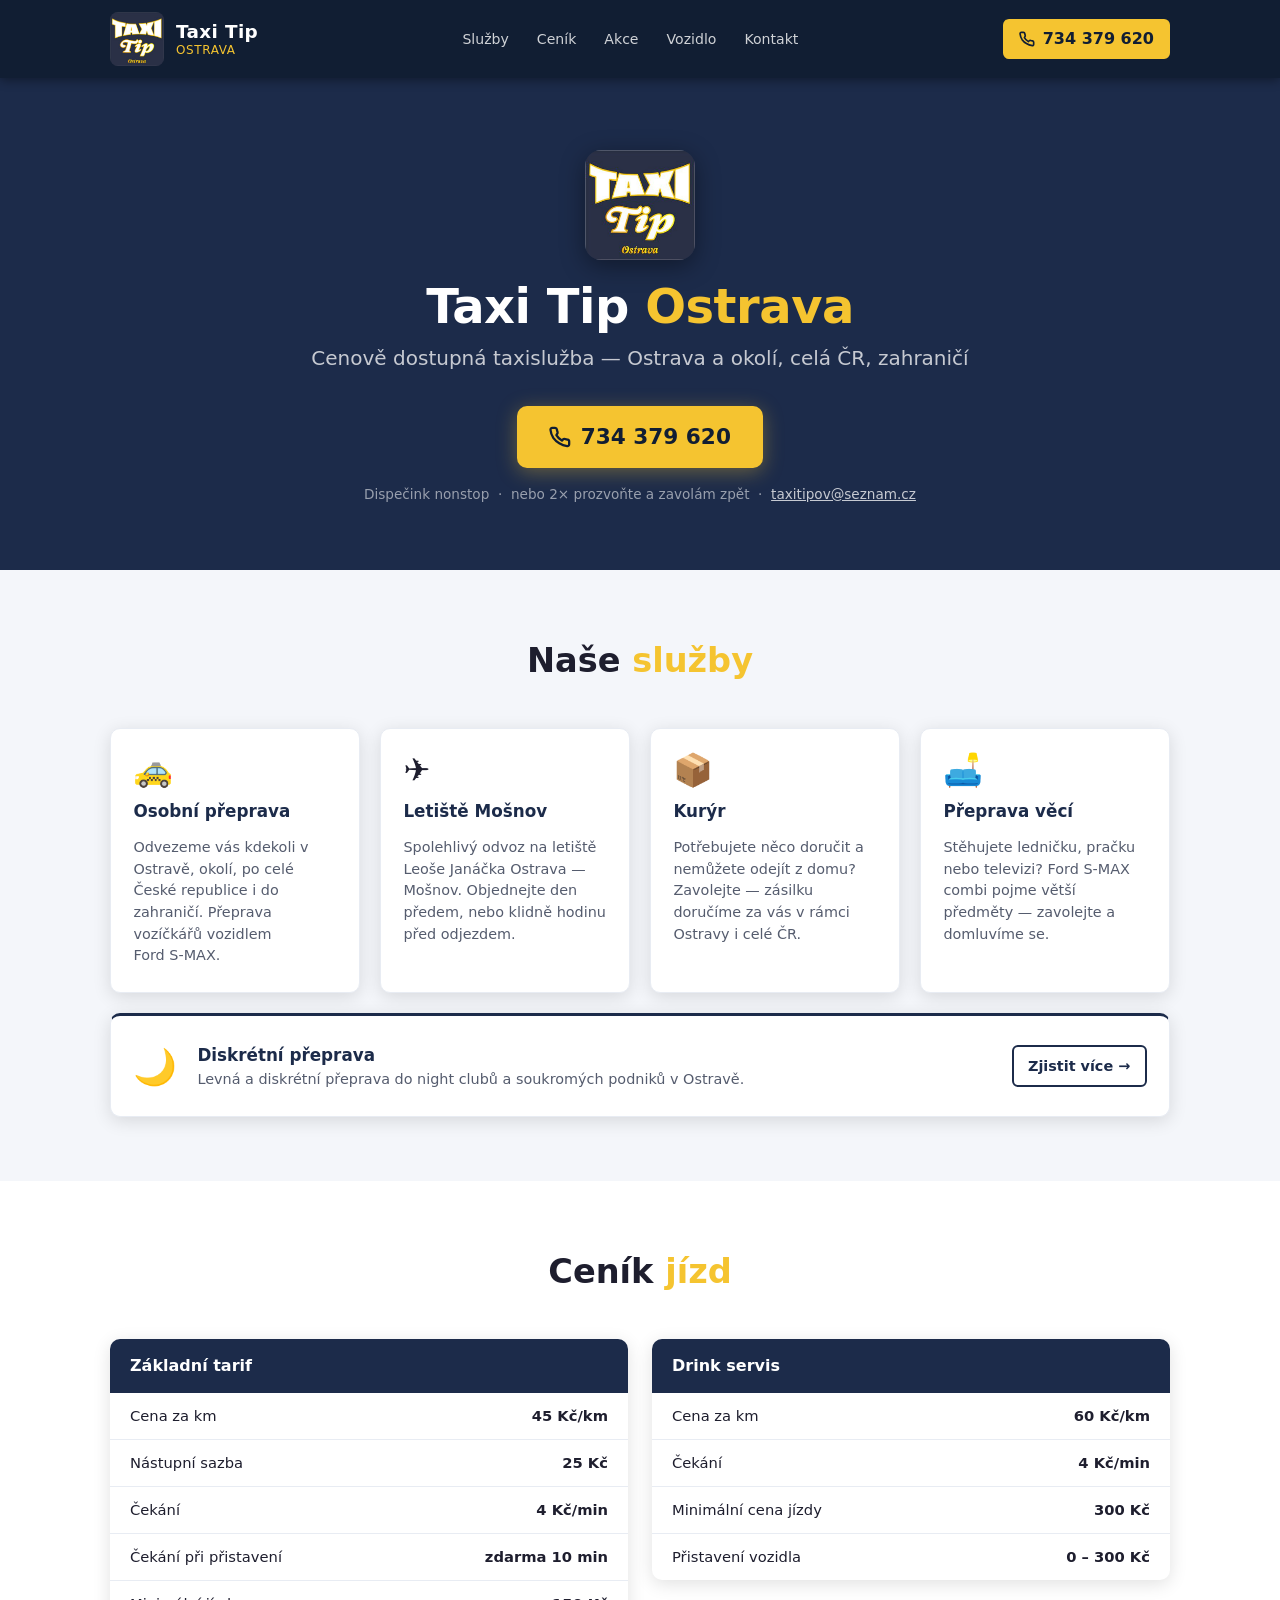
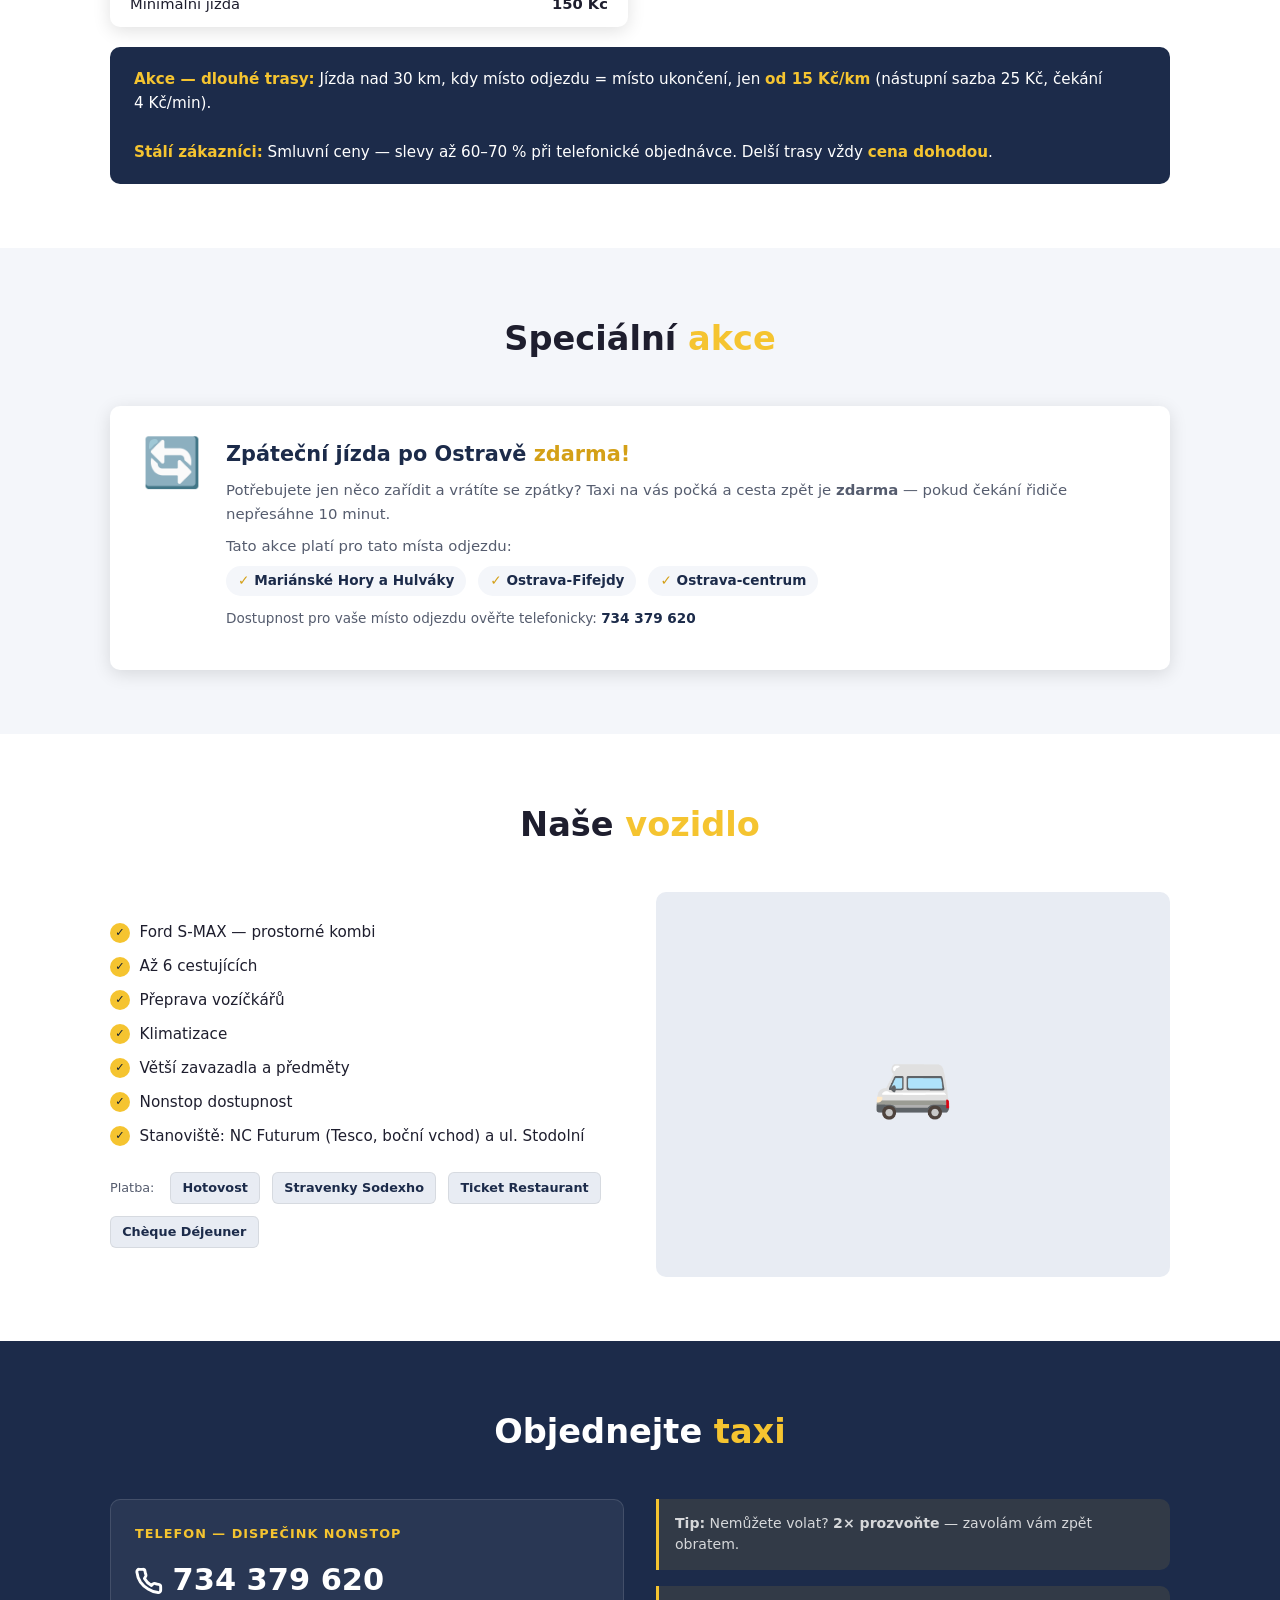
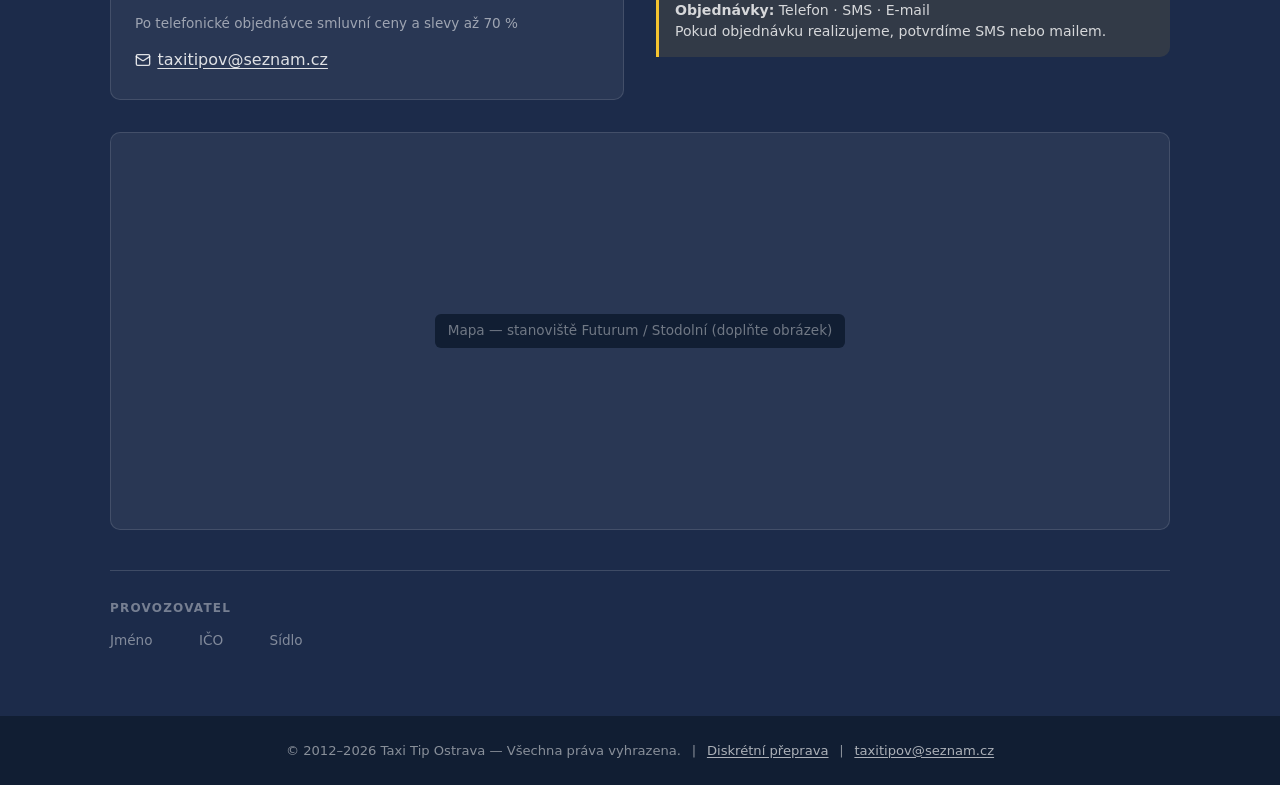
==== docs/index.html @ 7cf4463a "updated" ====
<!DOCTYPE html>
<html lang="cs">
<head>
  <meta charset="UTF-8">
  <meta name="viewport" content="width=device-width, initial-scale=1.0">
  <meta name="description" content="Taxi Ostrava – osobní přeprava, letiště Mošnov, kurýr, přeprava vozíčkářů. Volejte nonstop 734 379 620. Smluvní ceny, slevy pro stálé zákazníky.">
  <title>Taxi Tip Ostrava — Cenová taxislužba, tel. 734 379 620</title>
  <link rel="stylesheet" href="style.css">
  <link rel="icon" type="image/x-icon" href="favicon.ico">
</head>
<body>

<header class="site-header">
  <div class="container header-inner">

    <a href="index.html" class="header-logo">
      <img src="assets/object1520041591.png" alt="Taxi Tip Ostrava logo" width="54" height="54">
      <div class="header-logo__text">
        <div class="header-logo__name">Taxi Tip</div>
        <div class="header-logo__sub">Ostrava</div>
      </div>
    </a>

    <nav class="site-nav" id="site-nav">
      <ul>
        <li><a href="index.html#sluzby">Služby</a></li>
        <li><a href="index.html#cenik">Ceník</a></li>
        <li><a href="index.html#akce">Akce</a></li>
        <li><a href="index.html#vozidlo">Vozidlo</a></li>
        <li><a href="index.html#kontakt">Kontakt</a></li>
      </ul>
    </nav>

    <a href="tel:+420734379620" class="header-phone">
      <svg viewBox="0 0 24 24" fill="none" stroke="currentColor" stroke-width="2.5" stroke-linecap="round" stroke-linejoin="round" aria-hidden="true">
        <path d="M22 16.92v3a2 2 0 0 1-2.18 2 19.79 19.79 0 0 1-8.63-3.07A19.5 19.5 0 0 1 4.69 13a19.79 19.79 0 0 1-3.07-8.67A2 2 0 0 1 3.6 2h3a2 2 0 0 1 2 1.72 12.84 12.84 0 0 0 .7 2.81 2 2 0 0 1-.45 2.11L8.09 9.91a16 16 0 0 0 6 6l1.27-1.27a2 2 0 0 1 2.11-.45 12.84 12.84 0 0 0 2.81.7A2 2 0 0 1 22 16.92z"/>
      </svg>
      734 379 620
    </a>

    <button class="nav-toggle" id="nav-toggle" aria-label="Menu" aria-expanded="false">
      <span></span>
      <span></span>
      <span></span>
    </button>

  </div>
</header>
<!-- PAGE_TITLE: Taxi Tip Ostrava — Cenová taxislužba, tel. 734 379 620 -->
<!-- META_DESCRIPTION: Taxi Ostrava – osobní přeprava, letiště Mošnov, kurýr, přeprava vozíčkářů. Volejte nonstop 734 379 620. Smluvní ceny, slevy pro stálé zákazníky. -->

<!-- ===== HERO ===== -->
<main>
<section class="hero" id="top">
  <div class="container">
    <img src="assets/object1520041591.png" alt="Taxi Tip Ostrava" class="hero__logo" width="110" height="110">
    <h1 class="hero__title">Taxi Tip <span>Ostrava</span></h1>
    <p class="hero__sub">Cenově dostupná taxislužba — Ostrava a okolí, celá ČR, zahraničí</p>
    <a href="tel:+420734379620" class="hero__cta">
      <svg viewBox="0 0 24 24" fill="none" stroke="currentColor" stroke-width="2.5" stroke-linecap="round" stroke-linejoin="round" aria-hidden="true">
        <path d="M22 16.92v3a2 2 0 0 1-2.18 2 19.79 19.79 0 0 1-8.63-3.07A19.5 19.5 0 0 1 4.69 13a19.79 19.79 0 0 1-3.07-8.67A2 2 0 0 1 3.6 2h3a2 2 0 0 1 2 1.72 12.84 12.84 0 0 0 .7 2.81 2 2 0 0 1-.45 2.11L8.09 9.91a16 16 0 0 0 6 6l1.27-1.27a2 2 0 0 1 2.11-.45 12.84 12.84 0 0 0 2.81.7A2 2 0 0 1 22 16.92z"/>
      </svg>
      734 379 620
    </a>
    <p class="hero__note">
      Dispečink nonstop &nbsp;·&nbsp; nebo 2× prozvoňte a zavolám zpět
      &nbsp;·&nbsp; <a href="mailto:taxitipov@seznam.cz">taxitipov@seznam.cz</a>
    </p>
  </div>
</section>


<!-- ===== SLUŽBY ===== -->
<section class="section section--light" id="sluzby">
  <div class="container">
    <h2 class="section__title">Naše <span>služby</span></h2>
    <div class="services-grid">

      <div class="service-card">
        <div class="service-card__icon">🚕</div>
        <div class="service-card__title">Osobní přeprava</div>
        <p class="service-card__desc">
          Odvezeme vás kdekoli v Ostravě, okolí, po celé České republice i do zahraničí.
          Přeprava vozíčkářů vozidlem Ford&nbsp;S‑MAX.
        </p>
      </div>

      <div class="service-card">
        <div class="service-card__icon">✈️</div>
        <div class="service-card__title">Letiště Mošnov</div>
        <p class="service-card__desc">
          Spolehlivý odvoz na letiště Leoše Janáčka Ostrava — Mošnov.
          Objednejte den předem, nebo klidně hodinu před odjezdem.
        </p>
      </div>

      <div class="service-card">
        <div class="service-card__icon">📦</div>
        <div class="service-card__title">Kurýr</div>
        <p class="service-card__desc">
          Potřebujete něco doručit a nemůžete odejít z domu?
          Zavolejte — zásilku doručíme za vás v rámci Ostravy i celé ČR.
        </p>
      </div>

      <div class="service-card">
        <div class="service-card__icon">🛋️</div>
        <div class="service-card__title">Přeprava věcí</div>
        <p class="service-card__desc">
          Stěhujete ledničku, pračku nebo televizi? Ford&nbsp;S‑MAX combi
          pojme větší předměty — zavolejte a domluvíme se.
        </p>
      </div>

      <a href="/night-cluby-v-ostrave" class="service-card service-card--discrete service-card--wide">
        <div class="service-card__icon">🌙</div>
        <div class="service-card--wide__body">
          <div class="service-card__title">Diskrétní přeprava</div>
          <p class="service-card__desc">
            Levná a diskrétní přeprava do night clubů a soukromých podniků v Ostravě.
          </p>
        </div>
        <span class="service-card--wide__cta">Zjistit více →</span>
      </a>

    </div>
  </div>
</section>


<!-- ===== CENÍK ===== -->
<section class="section" id="cenik">
  <div class="container">
    <h2 class="section__title">Ceník <span>jízd</span></h2>
    <div class="pricing-grid">

      <!-- Základní tarif -->
      <div class="pricing-card">
        <div class="pricing-card__head">
          Základní tarif
        </div>
        <table class="pricing-table">
          <tr>
            <td>Cena za km</td>
            <td>45 Kč/km</td>
          </tr>
          <tr>
            <td>Nástupní sazba</td>
            <td>25 Kč</td>
          </tr>
          <tr>
            <td>Čekání</td>
            <td>4 Kč/min</td>
          </tr>
          <tr>
            <td>Čekání při přistavení</td>
            <td>zdarma 10 min</td>
          </tr>
          <tr>
            <td>Minimální jízda</td>
            <td>150 Kč</td>
          </tr>
        </table>
      </div>

      <!-- Drink servis -->
      <div class="pricing-card">
        <div class="pricing-card__head">
          Drink servis
        </div>
        <table class="pricing-table">
          <tr>
            <td>Cena za km</td>
            <td>60 Kč/km</td>
          </tr>
          <tr>
            <td>Čekání</td>
            <td>4 Kč/min</td>
          </tr>
          <tr>
            <td>Minimální cena jízdy</td>
            <td>300 Kč</td>
          </tr>
          <tr>
            <td>Přistavení vozidla</td>
            <td>0 – 300 Kč</td>
          </tr>
        </table>
      </div>

    </div>

    <!-- Akční info -->
    <div class="pricing-note" style="margin-top:1.25rem;">
      <strong>Akce — dlouhé trasy:</strong> Jízda nad 30&nbsp;km, kdy místo odjezdu = místo ukončení, 
      jen <strong>od 15&nbsp;Kč/km</strong> (nástupní sazba 25&nbsp;Kč, čekání 4&nbsp;Kč/min).
      <br><br>
      <strong>Stálí zákazníci:</strong> Smluvní ceny — slevy až 60–70 % při telefonické objednávce.
      Delší trasy vždy <strong>cena dohodou</strong>.
    </div>
  </div>
</section>


<!-- ===== AKCE ===== -->
<section class="section section--light" id="akce">
  <div class="container">
    <h2 class="section__title">Speciální <span>akce</span></h2>
    <div class="promo-box">
      <div class="promo-box__icon">🔄</div>
      <div>
        <h3 class="promo-box__title">Zpáteční jízda po Ostravě <span>zdarma!</span></h3>
        <p>
          Potřebujete jen něco zařídit a vrátíte se zpátky? Taxi na vás počká a cesta zpět je
          <strong>zdarma</strong> — pokud čekání řidiče nepřesáhne&nbsp;10&nbsp;minut.
        </p>
        <p>Tato akce platí pro tato místa odjezdu:</p>
        <ul>
          <li>Mariánské Hory a Hulváky</li>
          <li>Ostrava‑Fifejdy</li>
          <li>Ostrava‑centrum</li>
        </ul>
        <p style="margin-top:.75rem;font-size:.85rem;color:var(--text-muted);">
          Dostupnost pro vaše místo odjezdu ověřte telefonicky: 
          <a href="tel:+420734379620" style="color:var(--navy);font-weight:700;">734 379 620</a>
        </p>
      </div>
    </div>
  </div>
</section>


<!-- ===== VOZIDLO ===== -->
<section class="section" id="vozidlo">
  <div class="container">
    <h2 class="section__title">Naše <span>vozidlo</span></h2>
    <div class="vehicle-grid">
      <div>
        <ul class="vehicle-features">
          <li>Ford S‑MAX — prostorné kombi</li>
          <li>Až 6 cestujících</li>
          <li>Přeprava vozíčkářů</li>
          <li>Klimatizace</li>
          <li>Větší zavazadla a předměty</li>
          <li>Nonstop dostupnost</li>
          <li>Stanoviště: NC Futurum (Tesco, boční vchod) a ul. Stodolní</li>
        </ul>

        <div class="payment-logos">
          <span class="payment-logos__label">Platba:</span>
          <span class="payment-pill">Hotovost</span>
          <span class="payment-pill">Stravenky Sodexho</span>
          <span class="payment-pill">Ticket Restaurant</span>
          <span class="payment-pill">Chèque Déjeuner</span>
        </div>
      </div>

      <div class="vehicle-img-placeholder" aria-hidden="true">🚐</div>
    </div>
  </div>
</section>


<!-- ===== KONTAKT ===== -->
<section class="section section--navy" id="kontakt">
  <div class="container">
    <h2 class="section__title" style="color:var(--white);">Objednejte <span>taxi</span></h2>
    <div class="contact-grid">

      <div class="contact-card">
        <div class="contact-card__title">Telefon — dispečink nonstop</div>
        <a href="tel:+420734379620" class="contact-phone-link">
          <svg viewBox="0 0 24 24" fill="none" stroke="currentColor" stroke-width="2.5" stroke-linecap="round" stroke-linejoin="round" aria-hidden="true">
            <path d="M22 16.92v3a2 2 0 0 1-2.18 2 19.79 19.79 0 0 1-8.63-3.07A19.5 19.5 0 0 1 4.69 13a19.79 19.79 0 0 1-3.07-8.67A2 2 0 0 1 3.6 2h3a2 2 0 0 1 2 1.72 12.84 12.84 0 0 0 .7 2.81 2 2 0 0 1-.45 2.11L8.09 9.91a16 16 0 0 0 6 6l1.27-1.27a2 2 0 0 1 2.11-.45 12.84 12.84 0 0 0 2.81.7A2 2 0 0 1 22 16.92z"/>
          </svg>
          734 379 620
        </a>
        <p class="contact-sub">Po telefonické objednávce smluvní ceny a slevy až 70&nbsp;%</p>
        <a href="mailto:taxitipov@seznam.cz" class="contact-email">
          <svg width="16" height="16" viewBox="0 0 24 24" fill="none" stroke="currentColor" stroke-width="2" stroke-linecap="round" stroke-linejoin="round" aria-hidden="true"><rect x="2" y="4" width="20" height="16" rx="2"/><path d="m22 7-8.97 5.7a1.94 1.94 0 0 1-2.06 0L2 7"/></svg>
          taxitipov@seznam.cz
        </a>
      </div>

      <div style="display:flex;flex-direction:column;gap:1rem;">
        <div class="contact-tip">
          <strong>Tip:</strong> Nemůžete volat? <strong>2× prozvoňte</strong> — zavolám vám zpět obratem.
        </div>
        <div class="contact-tip">
          <strong>Objednávky:</strong> Telefon · SMS · E‑mail<br>
          Pokud objednávku realizujeme, potvrdíme SMS nebo mailem.
        </div>
      </div>

      <!-- Mapa — placeholder pro vlastní screenshot -->
      <div class="map-placeholder">
        <!-- Sem vložte screenshot mapy: <img src="mapa.png" alt="Stanoviště taxi Ostrava — NC Futurum"> -->
        <span class="map-placeholder__label">Mapa — stanoviště Futurum / Stodolní (doplňte obrázek)</span>
      </div>

    </div>

    <div class="operator-info">
      <h3 class="operator-info__title">Provozovatel</h3>
      <dl class="operator-info__dl">
        <div>
          <dt>Jméno</dt>
          <dd><!-- Doplňte jméno a příjmení --></dd>
        </div>
        <div>
          <dt>IČO</dt>
          <dd><!-- Doplňte IČO --></dd>
        </div>
        <div>
          <dt>Sídlo</dt>
          <dd><!-- Doplňte adresu sídla --></dd>
        </div>
      </dl>
    </div>

  </div>
</section>
</main>

<footer class="site-footer">
  <div class="container">
    <p>
      &copy; 2012&ndash;2026 Taxi Tip Ostrava &mdash; Všechna práva vyhrazena.
      &ensp;|&ensp;
      <a href="night-club.html">Diskrétní přeprava</a>
      &ensp;|&ensp;
      <a href="mailto:taxitipov@seznam.cz">taxitipov@seznam.cz</a>
    </p>
  </div>
</footer>

<script>
  // Hamburger menu toggle
  const toggle = document.getElementById('nav-toggle');
  const nav    = document.getElementById('site-nav');
  if (toggle && nav) {
    toggle.addEventListener('click', () => {
      const open = nav.classList.toggle('open');
      toggle.setAttribute('aria-expanded', open);
    });
  }

  // Close nav on link click (mobile)
  nav && nav.querySelectorAll('a').forEach(link => {
    link.addEventListener('click', () => {
      nav.classList.remove('open');
      toggle && toggle.setAttribute('aria-expanded', 'false');
    });
  });
</script>

</body>
</html>
---- docs/style.css ----
/* Taxi Tip Ostrava — main stylesheet */

/* =========================================================
   Custom properties (from logo palette)
   ========================================================= */
:root {
  --navy:        #1c2b4a;
  --navy-dark:   #111e33;
  --gold:        #f5c430;
  --gold-dark:   #d4a017;
  --white:       #ffffff;
  --light:       #f4f6fa;
  --light-mid:   #e8ecf3;
  --text:        #1e1e2e;
  --text-muted:  #555c6e;
  --red:         #c0392b;

  --radius:      10px;
  --shadow:      0 4px 18px rgba(0,0,0,.12);
  --transition:  .2s ease;
  --max-width:   1100px;

  font-size: 16px;
}

/* =========================================================
   Reset & base
   ========================================================= */
*, *::before, *::after { box-sizing: border-box; margin: 0; padding: 0; }

html { scroll-behavior: smooth; }

body {
  font-family: 'Segoe UI', system-ui, -apple-system, sans-serif;
  background: var(--white);
  color: var(--text);
  line-height: 1.6;
}

img { max-width: 100%; display: block; }
a { color: inherit; text-decoration: none; }

/* =========================================================
   Layout helpers
   ========================================================= */
.container {
  max-width: var(--max-width);
  margin-inline: auto;
  padding-inline: 1.25rem;
}

.section {
  padding-block: 4rem;
}

.section--light { background: var(--light); }
.section--navy  { background: var(--navy); color: var(--white); }

.section__title {
  font-size: clamp(1.5rem, 3vw, 2.1rem);
  font-weight: 700;
  margin-bottom: 2.5rem;
  text-align: center;
}

.section__title span {
  color: var(--gold);
}

/* =========================================================
   Site header / nav
   ========================================================= */
.site-header {
  background: var(--navy-dark);
  position: sticky;
  top: 0;
  z-index: 100;
  box-shadow: 0 2px 10px rgba(0,0,0,.4);
}

.header-inner {
  display: flex;
  align-items: center;
  justify-content: space-between;
  gap: 1rem;
  padding-block: .75rem;
}

.header-logo {
  display: flex;
  align-items: center;
  gap: .75rem;
  flex-shrink: 0;
}

.header-logo img {
  width: 54px;
  height: 54px;
  border-radius: 8px;
}

.header-logo__text {
  line-height: 1.2;
}

.header-logo__name {
  font-size: 1.15rem;
  font-weight: 800;
  color: var(--white);
  letter-spacing: .02em;
}

.header-logo__sub {
  font-size: .75rem;
  color: var(--gold);
  letter-spacing: .05em;
  text-transform: uppercase;
}

.header-phone {
  display: flex;
  align-items: center;
  gap: .5rem;
  background: var(--gold);
  color: var(--navy-dark);
  font-weight: 700;
  font-size: 1rem;
  padding: .45rem 1rem;
  border-radius: 6px;
  transition: background var(--transition);
  white-space: nowrap;
}

.header-phone:hover { background: var(--gold-dark); }

.header-phone svg {
  width: 16px;
  height: 16px;
  flex-shrink: 0;
}

.site-nav ul {
  display: flex;
  list-style: none;
  gap: .25rem;
}

.site-nav a {
  display: block;
  padding: .4rem .75rem;
  border-radius: 5px;
  color: rgba(255,255,255,.8);
  font-size: .88rem;
  transition: color var(--transition), background var(--transition);
}

.site-nav a:hover,
.site-nav a.active {
  color: var(--gold);
  background: rgba(255,255,255,.06);
}

/* hamburger */
.nav-toggle {
  display: none;
  flex-direction: column;
  gap: 5px;
  background: none;
  border: none;
  cursor: pointer;
  padding: .25rem;
}
.nav-toggle span {
  display: block;
  width: 24px;
  height: 2px;
  background: var(--white);
  border-radius: 2px;
  transition: var(--transition);
}

/* =========================================================
   Hero section
   ========================================================= */
.hero {
  background: var(--navy);
  padding-block: 4.5rem 4rem;
  text-align: center;
  color: var(--white);
}

.hero__logo {
  width: 110px;
  height: 110px;
  border-radius: 16px;
  margin-inline: auto;
  margin-bottom: 1.25rem;
  box-shadow: 0 6px 24px rgba(0,0,0,.4);
}

.hero__title {
  font-size: clamp(2rem, 5vw, 3rem);
  font-weight: 900;
  letter-spacing: -.01em;
  line-height: 1.1;
}

.hero__title span { color: var(--gold); }

.hero__sub {
  font-size: clamp(1rem, 2.5vw, 1.25rem);
  color: rgba(255,255,255,.75);
  margin-top: .6rem;
  margin-bottom: 2rem;
}

.hero__cta {
  display: inline-flex;
  align-items: center;
  gap: .6rem;
  background: var(--gold);
  color: var(--navy-dark);
  font-size: 1.35rem;
  font-weight: 800;
  padding: .85rem 2rem;
  border-radius: 10px;
  box-shadow: 0 4px 20px rgba(245,196,48,.35);
  transition: background var(--transition), transform var(--transition);
}

.hero__cta:hover {
  background: var(--gold-dark);
  transform: translateY(-2px);
}

.hero__cta svg { width: 22px; height: 22px; }

.hero__note {
  margin-top: 1rem;
  font-size: .85rem;
  color: rgba(255,255,255,.55);
}

.hero__note a {
  color: rgba(255,255,255,.75);
  text-decoration: underline;
}

/* =========================================================
   Services cards
   ========================================================= */
.services-grid {
  display: grid;
  grid-template-columns: repeat(auto-fit, minmax(210px, 1fr));
  gap: 1.25rem;
}

.service-card {
  background: var(--white);
  border: 1px solid var(--light-mid);
  border-radius: var(--radius);
  padding: 1.6rem 1.4rem;
  box-shadow: var(--shadow);
  transition: transform var(--transition), box-shadow var(--transition);
  display: flex;
  flex-direction: column;
  gap: .75rem;
}

.service-card:hover {
  transform: translateY(-4px);
  box-shadow: 0 8px 28px rgba(0,0,0,.14);
}

.service-card__icon {
  font-size: 2rem;
  line-height: 1;
}

.service-card__title {
  font-size: 1.05rem;
  font-weight: 700;
  color: var(--navy);
}

.service-card__desc {
  font-size: .9rem;
  color: var(--text-muted);
  line-height: 1.5;
}

.service-card--discrete { border-top: 3px solid var(--navy); }

.service-card--wide {
  grid-column: 1 / -1;
  flex-direction: row;
  align-items: center;
  gap: 1.25rem;
  text-decoration: none;
  border-top: 3px solid var(--navy);
}

.service-card--wide .service-card__icon {
  font-size: 2.2rem;
  flex-shrink: 0;
}

.service-card--wide__body {
  flex: 1;
}

.service-card--wide__body .service-card__desc {
  margin: 0;
}

.service-card--wide__cta {
  flex-shrink: 0;
  font-size: .9rem;
  font-weight: 700;
  color: var(--navy);
  white-space: nowrap;
  padding: .45rem .9rem;
  border: 2px solid var(--navy);
  border-radius: 6px;
  transition: background var(--transition), color var(--transition);
}

.service-card--wide:hover .service-card--wide__cta {
  background: var(--navy);
  color: var(--white);
}

@media (max-width: 480px) {
  .service-card--wide {
    flex-direction: column;
    align-items: flex-start;
  }
  .service-card--wide__cta { align-self: flex-start; }
}

/* =========================================================
   Pricing
   ========================================================= */
.pricing-grid {
  display: grid;
  grid-template-columns: repeat(auto-fit, minmax(280px, 1fr));
  gap: 1.5rem;
  align-items: start;
}

.pricing-card {
  background: var(--white);
  border-radius: var(--radius);
  overflow: hidden;
  box-shadow: var(--shadow);
}

.pricing-card__head {
  background: var(--navy);
  color: var(--white);
  padding: .9rem 1.25rem;
  font-weight: 700;
  font-size: 1rem;
  display: flex;
  align-items: center;
  gap: .5rem;
}

.pricing-card__head .badge {
  background: var(--gold);
  color: var(--navy-dark);
  font-size: .7rem;
  padding: .15rem .5rem;
  border-radius: 20px;
  font-weight: 800;
  letter-spacing: .03em;
}

.pricing-table {
  width: 100%;
  border-collapse: collapse;
  font-size: .92rem;
}

.pricing-table tr:not(:last-child) td {
  border-bottom: 1px solid var(--light-mid);
}

.pricing-table td {
  padding: .7rem 1.25rem;
  color: var(--text);
}

.pricing-table td:last-child {
  text-align: right;
  font-weight: 600;
  white-space: nowrap;
}

.pricing-table .highlight td {
  background: #fffbea;
  color: var(--gold-dark);
  font-weight: 700;
}

.pricing-note {
  margin-top: 1.25rem;
  background: var(--navy);
  color: var(--white);
  border-radius: var(--radius);
  padding: 1.25rem 1.5rem;
  font-size: .95rem;
  line-height: 1.6;
}

.pricing-note strong { color: var(--gold); }

/* =========================================================
   Promo / akce
   ========================================================= */
.promo-box {
  background: var(--white);
  border-radius: var(--radius);
  box-shadow: var(--shadow);
  padding: 2rem;
  display: grid;
  grid-template-columns: auto 1fr;
  gap: 1.5rem;
  align-items: start;
}

.promo-box__icon {
  font-size: 3rem;
  line-height: 1;
}

.promo-box__title {
  font-size: 1.3rem;
  font-weight: 800;
  color: var(--navy);
  margin-bottom: .5rem;
}

.promo-box__title span { color: var(--gold-dark); }

.promo-box p { color: var(--text-muted); font-size: .93rem; margin-bottom: .5rem; }

.promo-box ul {
  list-style: none;
  display: flex;
  flex-wrap: wrap;
  gap: .4rem .75rem;
  margin-top: .5rem;
}

.promo-box ul li {
  background: var(--light);
  border-radius: 20px;
  padding: .25rem .75rem;
  font-size: .85rem;
  color: var(--navy);
  font-weight: 600;
}

.promo-box ul li::before { content: "✓ "; color: var(--gold-dark); }

/* =========================================================
   Vehicle section
   ========================================================= */
.vehicle-grid {
  display: grid;
  grid-template-columns: 1fr 1fr;
  gap: 2rem;
  align-items: center;
}

.vehicle-features {
  list-style: none;
  display: flex;
  flex-direction: column;
  gap: .6rem;
}

.vehicle-features li {
  display: flex;
  align-items: center;
  gap: .6rem;
  font-size: .95rem;
}

.vehicle-features li::before {
  content: "✓";
  background: var(--gold);
  color: var(--navy-dark);
  font-weight: 800;
  font-size: .7rem;
  width: 20px;
  height: 20px;
  border-radius: 50%;
  display: flex;
  align-items: center;
  justify-content: center;
  flex-shrink: 0;
}

.payment-logos {
  display: flex;
  align-items: center;
  gap: .75rem;
  flex-wrap: wrap;
  margin-top: 1.5rem;
}

.payment-logos__label {
  font-size: .8rem;
  color: var(--text-muted);
  margin-right: .25rem;
}

.payment-pill {
  background: var(--light-mid);
  border-radius: 6px;
  padding: .3rem .7rem;
  font-size: .8rem;
  font-weight: 600;
  color: var(--navy);
  border: 1px solid rgba(0,0,0,.08);
}

.vehicle-img-placeholder {
  background: var(--light-mid);
  border-radius: var(--radius);
  aspect-ratio: 4/3;
  display: flex;
  align-items: center;
  justify-content: center;
  font-size: 4rem;
}

/* =========================================================
   Contact section
   ========================================================= */
.contact-grid {
  display: grid;
  grid-template-columns: 1fr 1fr;
  gap: 2rem;
  align-items: start;
}

.contact-card {
  background: rgba(255,255,255,.06);
  border: 1px solid rgba(255,255,255,.12);
  border-radius: var(--radius);
  padding: 1.5rem;
}

.contact-card__title {
  font-size: .8rem;
  text-transform: uppercase;
  letter-spacing: .08em;
  color: var(--gold);
  font-weight: 700;
  margin-bottom: .75rem;
}

.contact-phone-link {
  display: flex;
  align-items: center;
  gap: .6rem;
  font-size: 1.9rem;
  font-weight: 900;
  color: var(--white);
  transition: color var(--transition);
}

.contact-phone-link:hover { color: var(--gold); }

.contact-phone-link svg { width: 28px; height: 28px; flex-shrink: 0; }

.contact-sub {
  margin-top: .5rem;
  font-size: .85rem;
  color: rgba(255,255,255,.55);
}

.contact-email {
  display: inline-flex;
  align-items: center;
  gap: .4rem;
  margin-top: .75rem;
  font-size: 1rem;
  color: rgba(255,255,255,.85);
  text-decoration: underline;
  text-underline-offset: 3px;
}

.contact-email:hover { color: var(--gold); }

.contact-tip {
  background: rgba(245,196,48,.1);
  border-left: 3px solid var(--gold);
  border-radius: 0 var(--radius) var(--radius) 0;
  padding: .9rem 1rem;
  font-size: .88rem;
  color: rgba(255,255,255,.8);
  line-height: 1.5;
}

.map-placeholder {
  grid-column: 1 / -1;
  background: rgba(255,255,255,.06);
  border: 1px solid rgba(255,255,255,.12);
  border-radius: var(--radius);
  overflow: hidden;
  aspect-ratio: 16/6;
  display: flex;
  align-items: center;
  justify-content: center;
  font-size: .9rem;
  color: rgba(255,255,255,.4);
  position: relative;
}

.map-placeholder img {
  position: absolute;
  inset: 0;
  width: 100%;
  height: 100%;
  object-fit: cover;
  opacity: .85;
}

.map-placeholder__label {
  position: relative;
  z-index: 1;
  background: var(--navy-dark);
  padding: .4rem .8rem;
  border-radius: 6px;
  font-size: .85rem;
}

/* =========================================================
   Operator info (provozovatel)
   ========================================================= */
.operator-info {
  margin-top: 2.5rem;
  padding-top: 1.75rem;
  border-top: 1px solid rgba(255,255,255,.15);
}

.operator-info__title {
  font-size: .75rem;
  font-weight: 700;
  letter-spacing: .1em;
  text-transform: uppercase;
  color: rgba(255,255,255,.4);
  margin-bottom: .75rem;
}

.operator-info__dl {
  display: flex;
  flex-wrap: wrap;
  gap: .35rem 2.5rem;
  list-style: none;
}

.operator-info__dl > div {
  display: flex;
  gap: .4rem;
  font-size: .85rem;
}

.operator-info__dl dt {
  color: rgba(255,255,255,.45);
  font-weight: 400;
}

.operator-info__dl dd {
  color: rgba(255,255,255,.8);
  font-weight: 600;
}

/* =========================================================
   Site footer
   ========================================================= */
.site-footer {
  background: var(--navy-dark);
  color: rgba(255,255,255,.5);
  padding-block: 1.5rem;
  font-size: .82rem;
  text-align: center;
}

.site-footer a {
  color: rgba(255,255,255,.65);
  text-decoration: underline;
  text-underline-offset: 2px;
}

.site-footer a:hover { color: var(--gold); }

/* =========================================================
   Night club page specifics
   ========================================================= */
.nc-hero {
  background: var(--navy);
  padding-block: 3.5rem;
  text-align: center;
  color: var(--white);
}

.nc-hero__title {
  font-size: clamp(1.6rem, 4vw, 2.4rem);
  font-weight: 900;
}

.nc-hero__sub {
  color: rgba(255,255,255,.7);
  margin-top: .5rem;
  margin-bottom: 1.5rem;
  font-size: 1rem;
}

.clubs-grid {
  display: grid;
  grid-template-columns: repeat(auto-fill, minmax(200px, 1fr));
  gap: .75rem;
  margin-top: 1.5rem;
}

.club-item {
  background: var(--white);
  border: 1px solid var(--light-mid);
  border-radius: var(--radius);
  padding: .85rem 1.1rem;
  font-size: .92rem;
  color: var(--navy);
  font-weight: 600;
  box-shadow: 0 2px 8px rgba(0,0,0,.06);
}

/* =========================================================
   Responsive
   ========================================================= */
@media (max-width: 768px) {
  .site-nav {
    display: none;
    position: absolute;
    top: 100%;
    left: 0;
    right: 0;
    background: var(--navy-dark);
    padding: .75rem 1.25rem 1.25rem;
    box-shadow: 0 6px 18px rgba(0,0,0,.3);
  }

  .site-nav.open { display: block; }

  .site-nav ul {
    flex-direction: column;
    gap: 0;
  }

  .site-nav a {
    font-size: .95rem;
    padding: .6rem .5rem;
  }

  .nav-toggle { display: flex; }

  .header-phone { font-size: .85rem; padding: .4rem .75rem; }

  .vehicle-grid { grid-template-columns: 1fr; }
  .vehicle-img-placeholder { display: none; }

  .contact-grid { grid-template-columns: 1fr; }
  .map-placeholder { grid-column: 1; aspect-ratio: 16/7; }

  .promo-box { grid-template-columns: 1fr; }
  .promo-box__icon { font-size: 2.5rem; }

  .hero { padding-block: 3rem 2.5rem; }
}

@media (max-width: 480px) {
  .pricing-grid { grid-template-columns: 1fr; }
  .services-grid { grid-template-columns: 1fr 1fr; }
  .contact-phone-link { font-size: 1.5rem; }
}
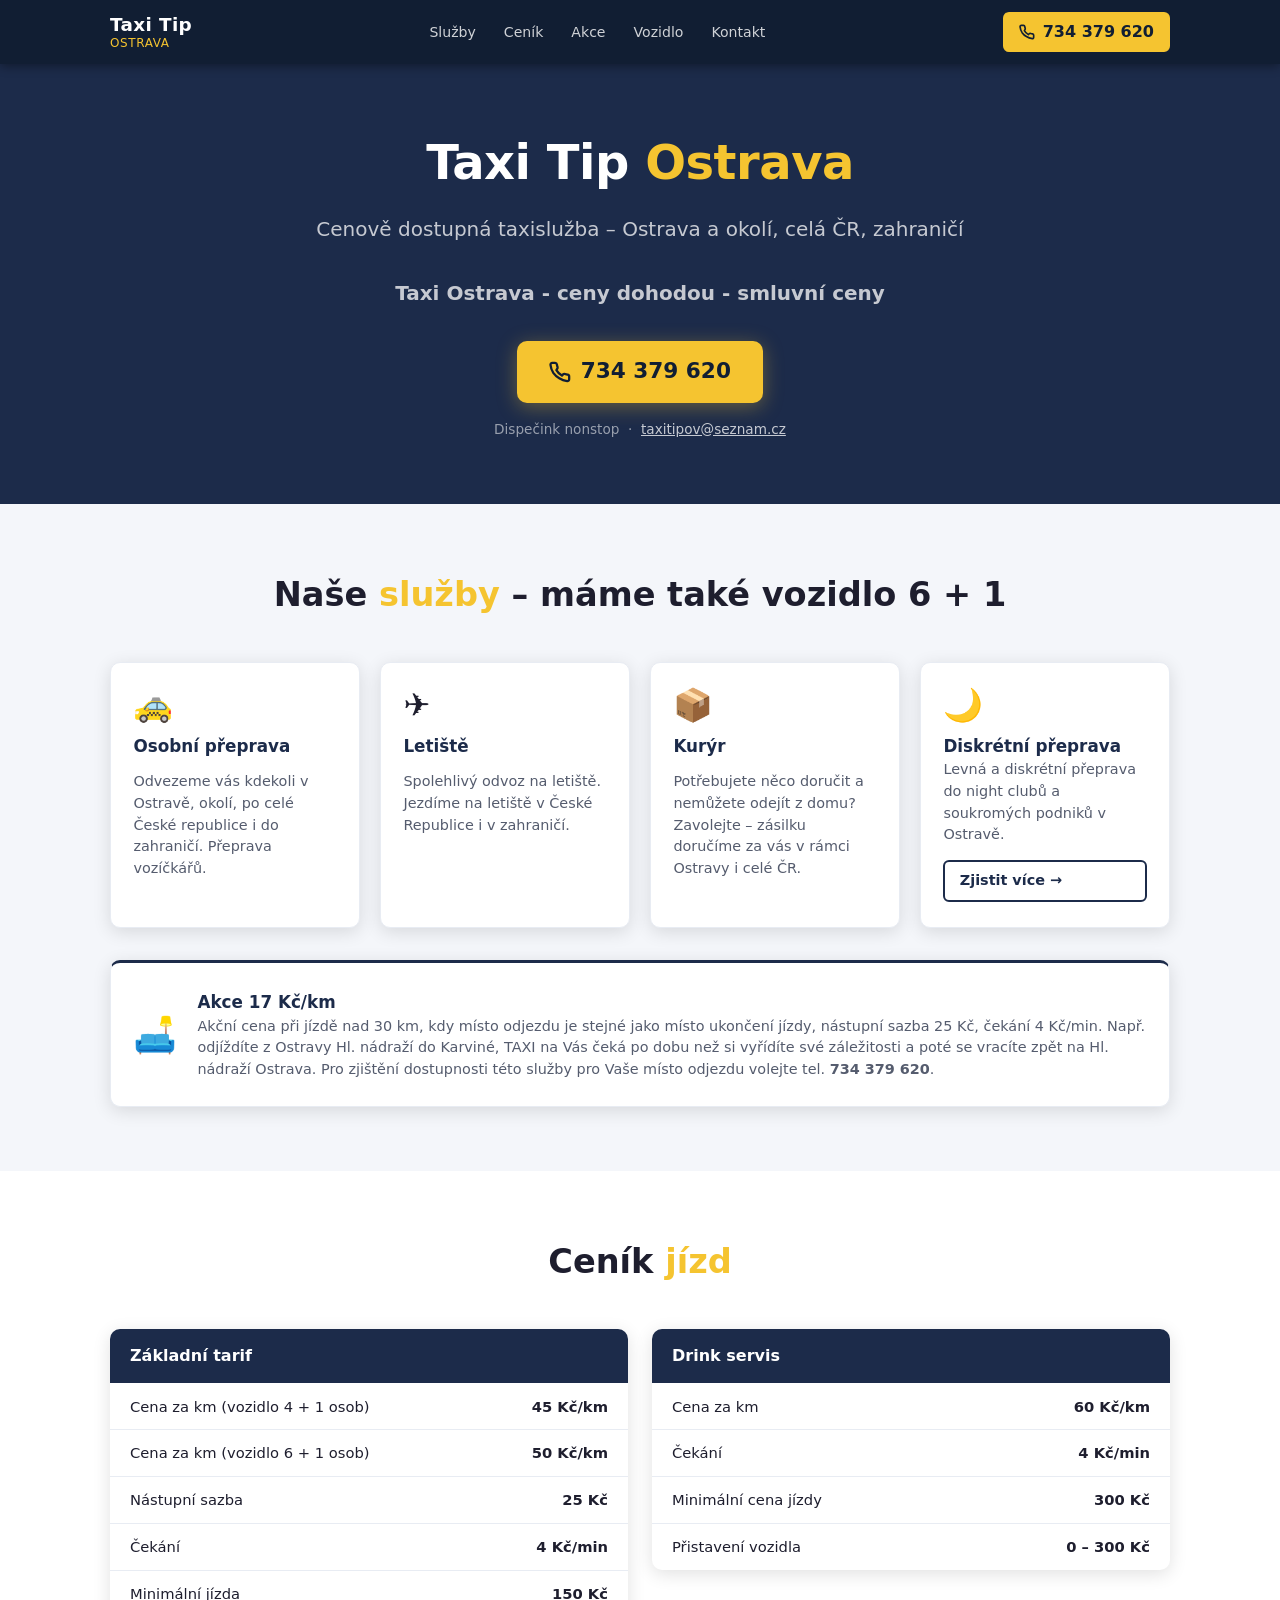
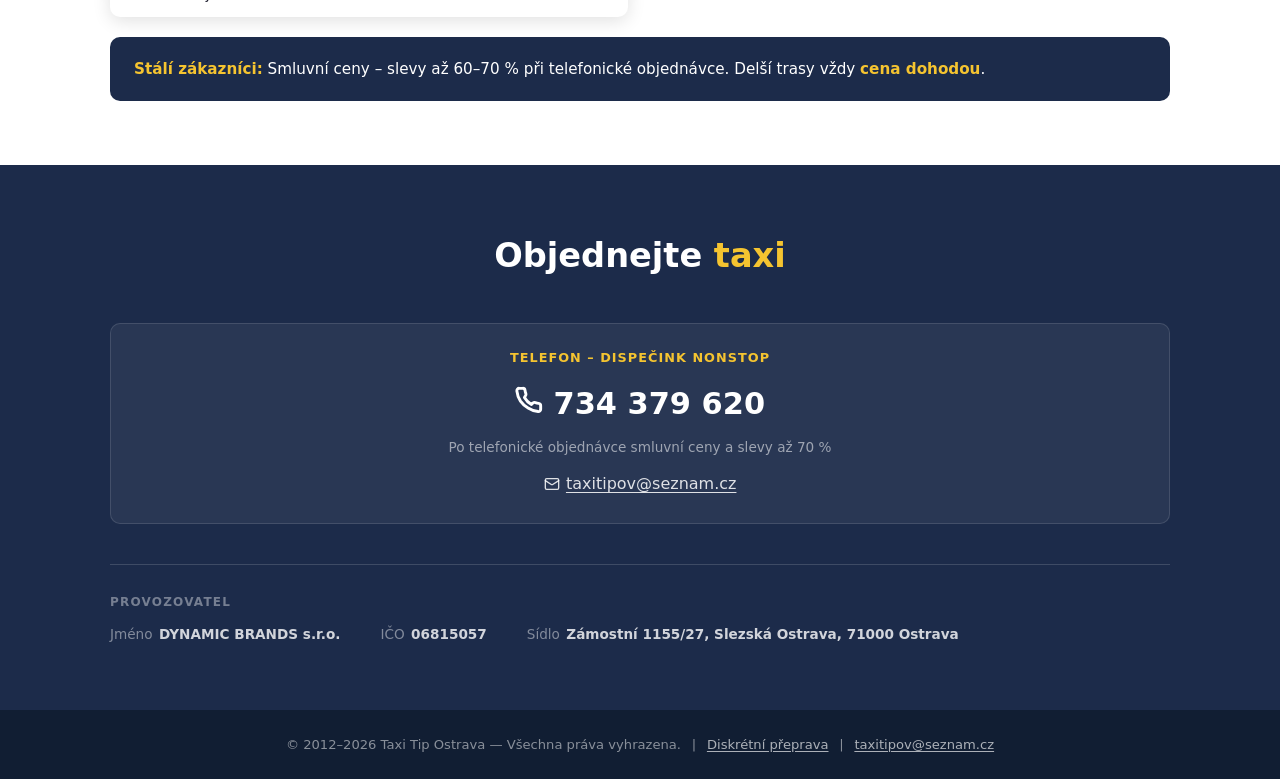
==== commit b414936c: "updated" ====
--- a/docs/index.html
+++ b/docs/index.html
@@ -14,7 +14,6 @@
   <div class="container header-inner">
 
     <a href="index.html" class="header-logo">
-      <img src="assets/object1520041591.png" alt="Taxi Tip Ostrava logo" width="54" height="54">
       <div class="header-logo__text">
         <div class="header-logo__name">Taxi Tip</div>
         <div class="header-logo__sub">Ostrava</div>
@@ -53,9 +52,9 @@
 <main>
 <section class="hero" id="top">
   <div class="container">
-    <img src="assets/object1520041591.png" alt="Taxi Tip Ostrava" class="hero__logo" width="110" height="110">
     <h1 class="hero__title">Taxi Tip <span>Ostrava</span></h1>
-    <p class="hero__sub">Cenově dostupná taxislužba — Ostrava a okolí, celá ČR, zahraničí</p>
+    <p class="hero__sub">Cenově dostupná taxislužba – Ostrava a okolí, celá ČR, zahraničí</p>
+    <p class="hero__sub"><strong>Taxi Ostrava - ceny dohodou - smluvní ceny</strong></p>
     <a href="tel:+420734379620" class="hero__cta">
       <svg viewBox="0 0 24 24" fill="none" stroke="currentColor" stroke-width="2.5" stroke-linecap="round" stroke-linejoin="round" aria-hidden="true">
         <path d="M22 16.92v3a2 2 0 0 1-2.18 2 19.79 19.79 0 0 1-8.63-3.07A19.5 19.5 0 0 1 4.69 13a19.79 19.79 0 0 1-3.07-8.67A2 2 0 0 1 3.6 2h3a2 2 0 0 1 2 1.72 12.84 12.84 0 0 0 .7 2.81 2 2 0 0 1-.45 2.11L8.09 9.91a16 16 0 0 0 6 6l1.27-1.27a2 2 0 0 1 2.11-.45 12.84 12.84 0 0 0 2.81.7A2 2 0 0 1 22 16.92z"/>
@@ -63,8 +62,7 @@
       734 379 620
     </a>
     <p class="hero__note">
-      Dispečink nonstop &nbsp;·&nbsp; nebo 2× prozvoňte a zavolám zpět
-      &nbsp;·&nbsp; <a href="mailto:taxitipov@seznam.cz">taxitipov@seznam.cz</a>
+      Dispečink nonstop &nbsp;·&nbsp; <a href="mailto:taxitipov@seznam.cz">taxitipov@seznam.cz</a>
     </p>
   </div>
 </section>
@@ -73,7 +71,7 @@
 <!-- ===== SLUŽBY ===== -->
 <section class="section section--light" id="sluzby">
   <div class="container">
-    <h2 class="section__title">Naše <span>služby</span></h2>
+    <h2 class="section__title">Naše <span>služby</span> – máme také vozidlo 6 + 1</h2>
     <div class="services-grid">
 
       <div class="service-card">
@@ -81,16 +79,15 @@
         <div class="service-card__title">Osobní přeprava</div>
         <p class="service-card__desc">
           Odvezeme vás kdekoli v Ostravě, okolí, po celé České republice i do zahraničí.
-          Přeprava vozíčkářů vozidlem Ford&nbsp;S‑MAX.
+          Přeprava vozíčkářů.
         </p>
       </div>
 
       <div class="service-card">
         <div class="service-card__icon">✈️</div>
-        <div class="service-card__title">Letiště Mošnov</div>
+        <div class="service-card__title">Letiště</div>
         <p class="service-card__desc">
-          Spolehlivý odvoz na letiště Leoše Janáčka Ostrava — Mošnov.
-          Objednejte den předem, nebo klidně hodinu před odjezdem.
+          Spolehlivý odvoz na letiště. Jezdíme na letiště v České Republice i v zahraničí.
         </p>
       </div>
 
@@ -99,29 +96,34 @@
         <div class="service-card__title">Kurýr</div>
         <p class="service-card__desc">
           Potřebujete něco doručit a nemůžete odejít z domu?
-          Zavolejte — zásilku doručíme za vás v rámci Ostravy i celé ČR.
+          Zavolejte – zásilku doručíme za vás v rámci Ostravy i celé ČR.
         </p>
       </div>
 
       <div class="service-card">
-        <div class="service-card__icon">🛋️</div>
-        <div class="service-card__title">Přeprava věcí</div>
-        <p class="service-card__desc">
-          Stěhujete ledničku, pračku nebo televizi? Ford&nbsp;S‑MAX combi
-          pojme větší předměty — zavolejte a domluvíme se.
-        </p>
-      </div>
-
-      <a href="/night-cluby-v-ostrave" class="service-card service-card--discrete service-card--wide">
         <div class="service-card__icon">🌙</div>
-        <div class="service-card--wide__body">
-          <div class="service-card__title">Diskrétní přeprava</div>
+      <a href="night-cluby-v-ostrave/" >
+        <div class="service-card__title">Diskrétní přeprava</div>
           <p class="service-card__desc">
             Levná a diskrétní přeprava do night clubů a soukromých podniků v Ostravě.
           </p>
-        </div>
-        <span class="service-card--wide__cta">Zjistit více →</span>
+        <p class="service-card--wide__cta" style="margin-top: 1em;">Zjistit více →</p>
       </a>
+        </div>
+      </div>
+
+
+      <div class="service-card service-card--discrete service-card--wide" style="margin-top: 2em;">
+        <div class="service-card__icon">🛋️</div>
+        <div class="service-card--wide__body">
+            <div class="service-card__title">Akce 17 Kč/km</div>
+            <p class="service-card__desc">
+                Akční cena při jízdě nad 30 km, kdy místo odjezdu je stejné jako místo ukončení jízdy,
+                nástupní  sazba 25 Kč, čekání 4 Kč/min. Např.  odjíždíte z Ostravy Hl. nádraží do Karviné, TAXI  na Vás čeká po dobu než si vyřídíte své záležitosti a poté se vracíte zpět na Hl. nádraží Ostrava.
+                Pro zjištění dostupnosti této služby pro Vaše místo odjezdu volejte tel.  <a href="tel:+420734379620"><strong>734 379 620</strong></a>.
+            </p>
+          </div>
+      </div>
 
     </div>
   </div>
@@ -141,8 +143,12 @@
         </div>
         <table class="pricing-table">
           <tr>
-            <td>Cena za km</td>
+            <td>Cena za km (vozidlo 4 + 1 osob)</td>
             <td>45 Kč/km</td>
+          </tr>
+          <tr>
+            <td>Cena za km (vozidlo 6 + 1 osob)</td>
+            <td>50 Kč/km</td>
           </tr>
           <tr>
             <td>Nástupní sazba</td>
@@ -151,10 +157,6 @@
           <tr>
             <td>Čekání</td>
             <td>4 Kč/min</td>
-          </tr>
-          <tr>
-            <td>Čekání při přistavení</td>
-            <td>zdarma 10 min</td>
           </tr>
           <tr>
             <td>Minimální jízda</td>
@@ -192,83 +194,50 @@
 
     <!-- Akční info -->
     <div class="pricing-note" style="margin-top:1.25rem;">
-      <strong>Akce — dlouhé trasy:</strong> Jízda nad 30&nbsp;km, kdy místo odjezdu = místo ukončení, 
-      jen <strong>od 15&nbsp;Kč/km</strong> (nástupní sazba 25&nbsp;Kč, čekání 4&nbsp;Kč/min).
-      <br><br>
-      <strong>Stálí zákazníci:</strong> Smluvní ceny — slevy až 60–70 % při telefonické objednávce.
+      <strong>Stálí zákazníci:</strong> Smluvní ceny – slevy až 60–70 % při telefonické objednávce.
       Delší trasy vždy <strong>cena dohodou</strong>.
     </div>
   </div>
 </section>
 
-
-<!-- ===== AKCE ===== -->
-<section class="section section--light" id="akce">
-  <div class="container">
-    <h2 class="section__title">Speciální <span>akce</span></h2>
-    <div class="promo-box">
-      <div class="promo-box__icon">🔄</div>
-      <div>
-        <h3 class="promo-box__title">Zpáteční jízda po Ostravě <span>zdarma!</span></h3>
-        <p>
-          Potřebujete jen něco zařídit a vrátíte se zpátky? Taxi na vás počká a cesta zpět je
-          <strong>zdarma</strong> — pokud čekání řidiče nepřesáhne&nbsp;10&nbsp;minut.
-        </p>
-        <p>Tato akce platí pro tato místa odjezdu:</p>
-        <ul>
-          <li>Mariánské Hory a Hulváky</li>
-          <li>Ostrava‑Fifejdy</li>
-          <li>Ostrava‑centrum</li>
-        </ul>
-        <p style="margin-top:.75rem;font-size:.85rem;color:var(--text-muted);">
-          Dostupnost pro vaše místo odjezdu ověřte telefonicky: 
-          <a href="tel:+420734379620" style="color:var(--navy);font-weight:700;">734 379 620</a>
-        </p>
-      </div>
-    </div>
-  </div>
-</section>
-
-
-<!-- ===== VOZIDLO ===== -->
+<!-- ===== VOZIDLO ===== 
 <section class="section" id="vozidlo">
   <div class="container">
     <h2 class="section__title">Naše <span>vozidlo</span></h2>
     <div class="vehicle-grid">
       <div>
         <ul class="vehicle-features">
-          <li>Ford S‑MAX — prostorné kombi</li>
+          <li>Ford Galaxy – prostorné kombi</li>
           <li>Až 6 cestujících</li>
           <li>Přeprava vozíčkářů</li>
           <li>Klimatizace</li>
           <li>Větší zavazadla a předměty</li>
           <li>Nonstop dostupnost</li>
-          <li>Stanoviště: NC Futurum (Tesco, boční vchod) a ul. Stodolní</li>
         </ul>
 
-        <div class="payment-logos">
+        <!--<div class="payment-logos">
           <span class="payment-logos__label">Platba:</span>
           <span class="payment-pill">Hotovost</span>
           <span class="payment-pill">Stravenky Sodexho</span>
           <span class="payment-pill">Ticket Restaurant</span>
           <span class="payment-pill">Chèque Déjeuner</span>
         </div>
-      </div>
-
+      </div>-->
+<!--
       <div class="vehicle-img-placeholder" aria-hidden="true">🚐</div>
     </div>
   </div>
 </section>
-
+-->
 
 <!-- ===== KONTAKT ===== -->
 <section class="section section--navy" id="kontakt">
   <div class="container">
     <h2 class="section__title" style="color:var(--white);">Objednejte <span>taxi</span></h2>
-    <div class="contact-grid">
+    <div class="x-contact-grid">
 
       <div class="contact-card">
-        <div class="contact-card__title">Telefon — dispečink nonstop</div>
+        <div class="contact-card__title">Telefon – dispečink nonstop</div>
         <a href="tel:+420734379620" class="contact-phone-link">
           <svg viewBox="0 0 24 24" fill="none" stroke="currentColor" stroke-width="2.5" stroke-linecap="round" stroke-linejoin="round" aria-hidden="true">
             <path d="M22 16.92v3a2 2 0 0 1-2.18 2 19.79 19.79 0 0 1-8.63-3.07A19.5 19.5 0 0 1 4.69 13a19.79 19.79 0 0 1-3.07-8.67A2 2 0 0 1 3.6 2h3a2 2 0 0 1 2 1.72 12.84 12.84 0 0 0 .7 2.81 2 2 0 0 1-.45 2.11L8.09 9.91a16 16 0 0 0 6 6l1.27-1.27a2 2 0 0 1 2.11-.45 12.84 12.84 0 0 0 2.81.7A2 2 0 0 1 22 16.92z"/>
@@ -282,22 +251,6 @@
         </a>
       </div>
 
-      <div style="display:flex;flex-direction:column;gap:1rem;">
-        <div class="contact-tip">
-          <strong>Tip:</strong> Nemůžete volat? <strong>2× prozvoňte</strong> — zavolám vám zpět obratem.
-        </div>
-        <div class="contact-tip">
-          <strong>Objednávky:</strong> Telefon · SMS · E‑mail<br>
-          Pokud objednávku realizujeme, potvrdíme SMS nebo mailem.
-        </div>
-      </div>
-
-      <!-- Mapa — placeholder pro vlastní screenshot -->
-      <div class="map-placeholder">
-        <!-- Sem vložte screenshot mapy: <img src="mapa.png" alt="Stanoviště taxi Ostrava — NC Futurum"> -->
-        <span class="map-placeholder__label">Mapa — stanoviště Futurum / Stodolní (doplňte obrázek)</span>
-      </div>
-
     </div>
 
     <div class="operator-info">
@@ -305,15 +258,15 @@
       <dl class="operator-info__dl">
         <div>
           <dt>Jméno</dt>
-          <dd><!-- Doplňte jméno a příjmení --></dd>
+          <dd>DYNAMIC BRANDS s.r.o.</dd>
         </div>
         <div>
           <dt>IČO</dt>
-          <dd><!-- Doplňte IČO --></dd>
+          <dd>06815057</dd>
         </div>
         <div>
           <dt>Sídlo</dt>
-          <dd><!-- Doplňte adresu sídla --></dd>
+          <dd>Zámostní 1155/27, Slezská Ostrava, 71000 Ostrava</dd>
         </div>
       </dl>
     </div>
@@ -327,7 +280,7 @@
     <p>
       &copy; 2012&ndash;2026 Taxi Tip Ostrava &mdash; Všechna práva vyhrazena.
       &ensp;|&ensp;
-      <a href="night-club.html">Diskrétní přeprava</a>
+      <a href="night-cluby-v-ostrave/">Diskrétní přeprava</a>
       &ensp;|&ensp;
       <a href="mailto:taxitipov@seznam.cz">taxitipov@seznam.cz</a>
     </p>
--- a/docs/style.css
+++ b/docs/style.css
@@ -203,6 +203,7 @@
   font-weight: 900;
   letter-spacing: -.01em;
   line-height: 1.1;
+  margin-bottom: 0.5em;
 }
 
 .hero__title span { color: var(--gold); }
@@ -552,6 +553,7 @@
   border: 1px solid rgba(255,255,255,.12);
   border-radius: var(--radius);
   padding: 1.5rem;
+  text-align: center;
 }
 
 .contact-card__title {
@@ -564,7 +566,6 @@
 }
 
 .contact-phone-link {
-  display: flex;
   align-items: center;
   gap: .6rem;
   font-size: 1.9rem;
@@ -575,7 +576,7 @@
 
 .contact-phone-link:hover { color: var(--gold); }
 
-.contact-phone-link svg { width: 28px; height: 28px; flex-shrink: 0; }
+.contact-phone-link svg { align: center; width: 28px; height: 28px; flex-shrink: 0; }
 
 .contact-sub {
   margin-top: .5rem;
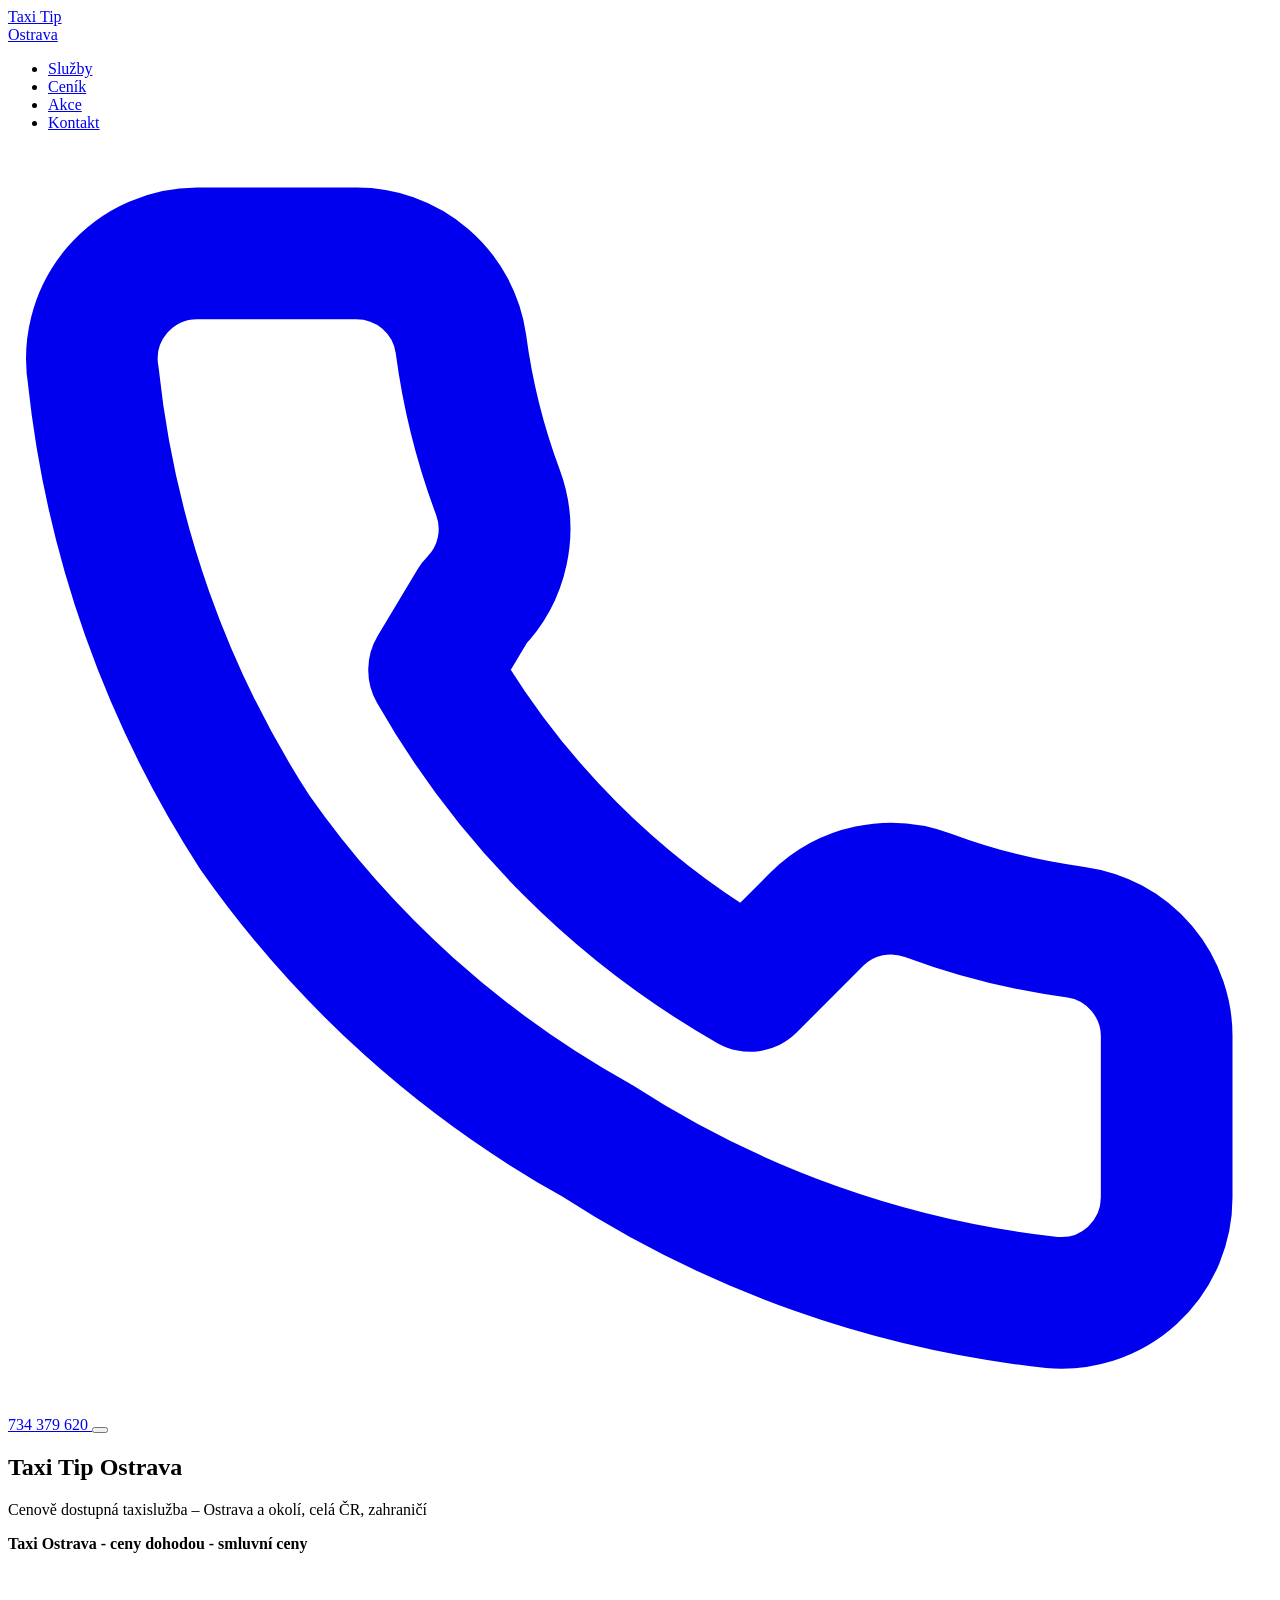
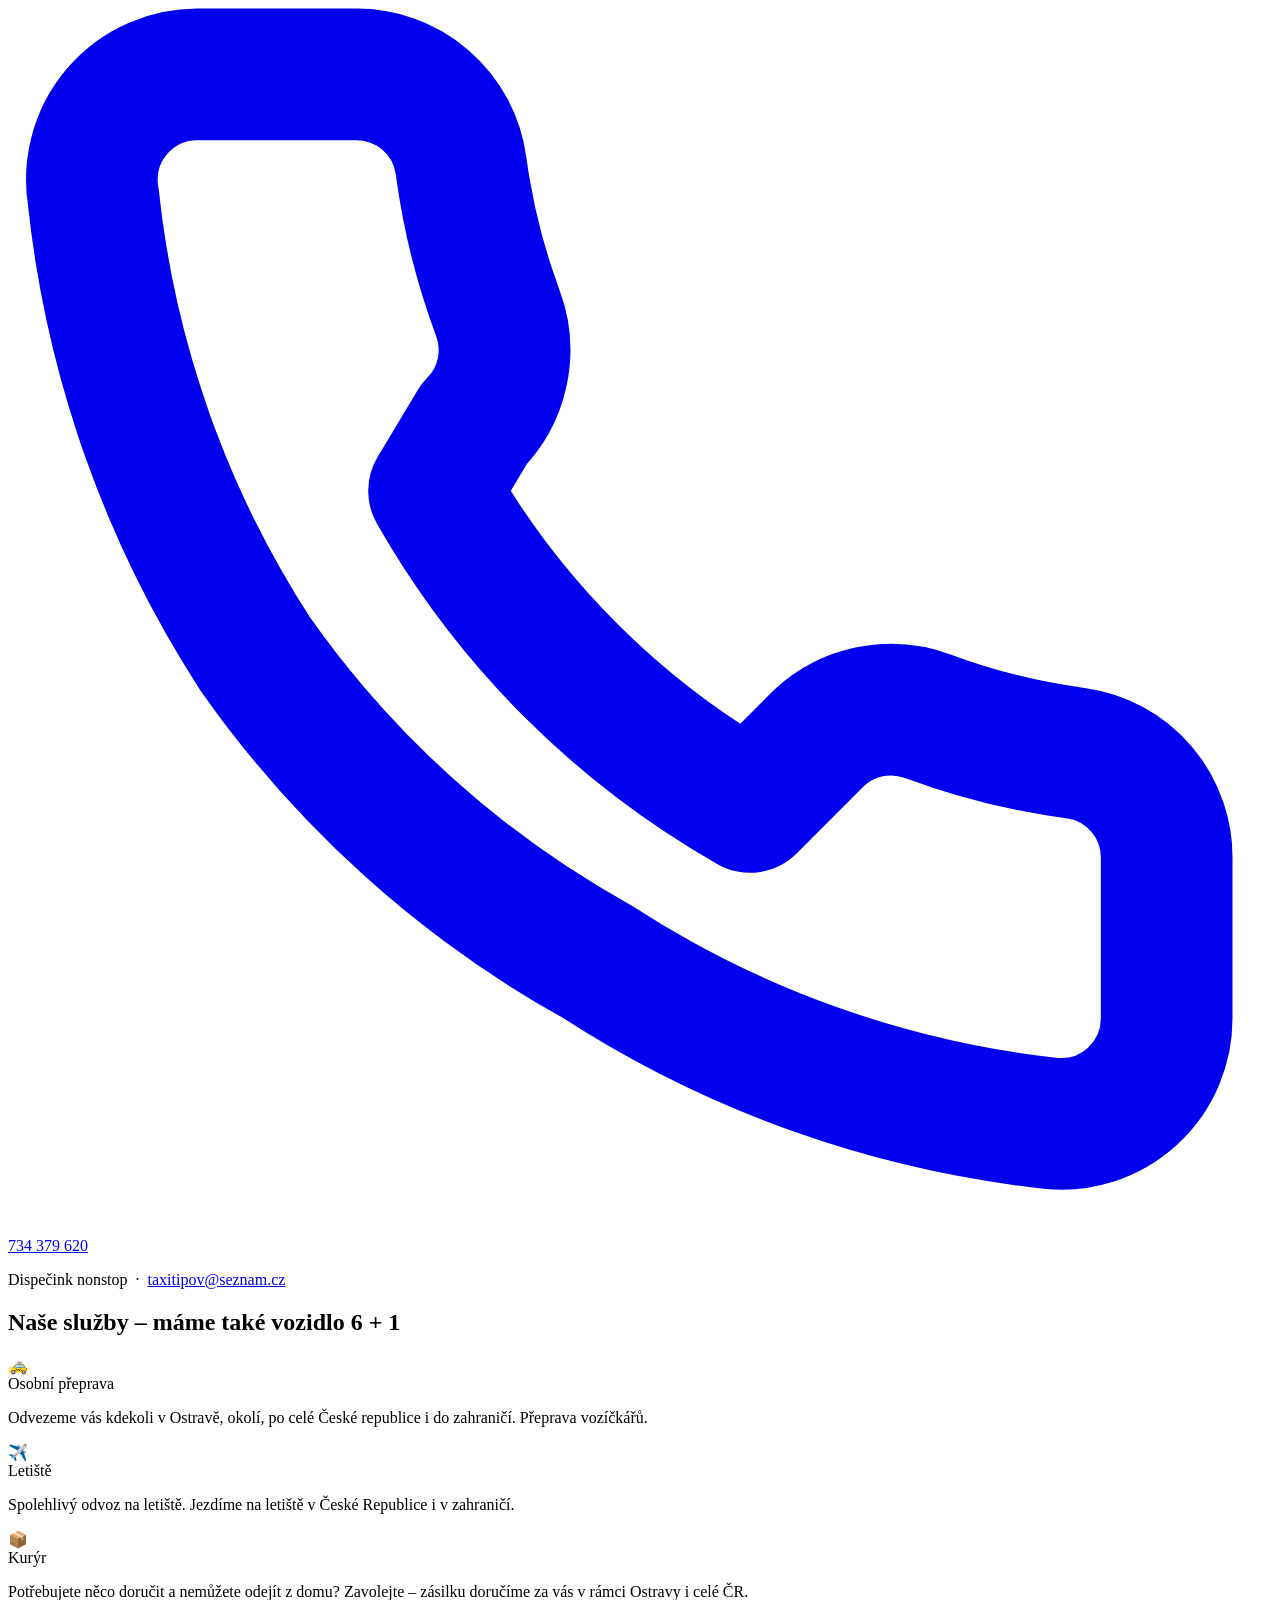
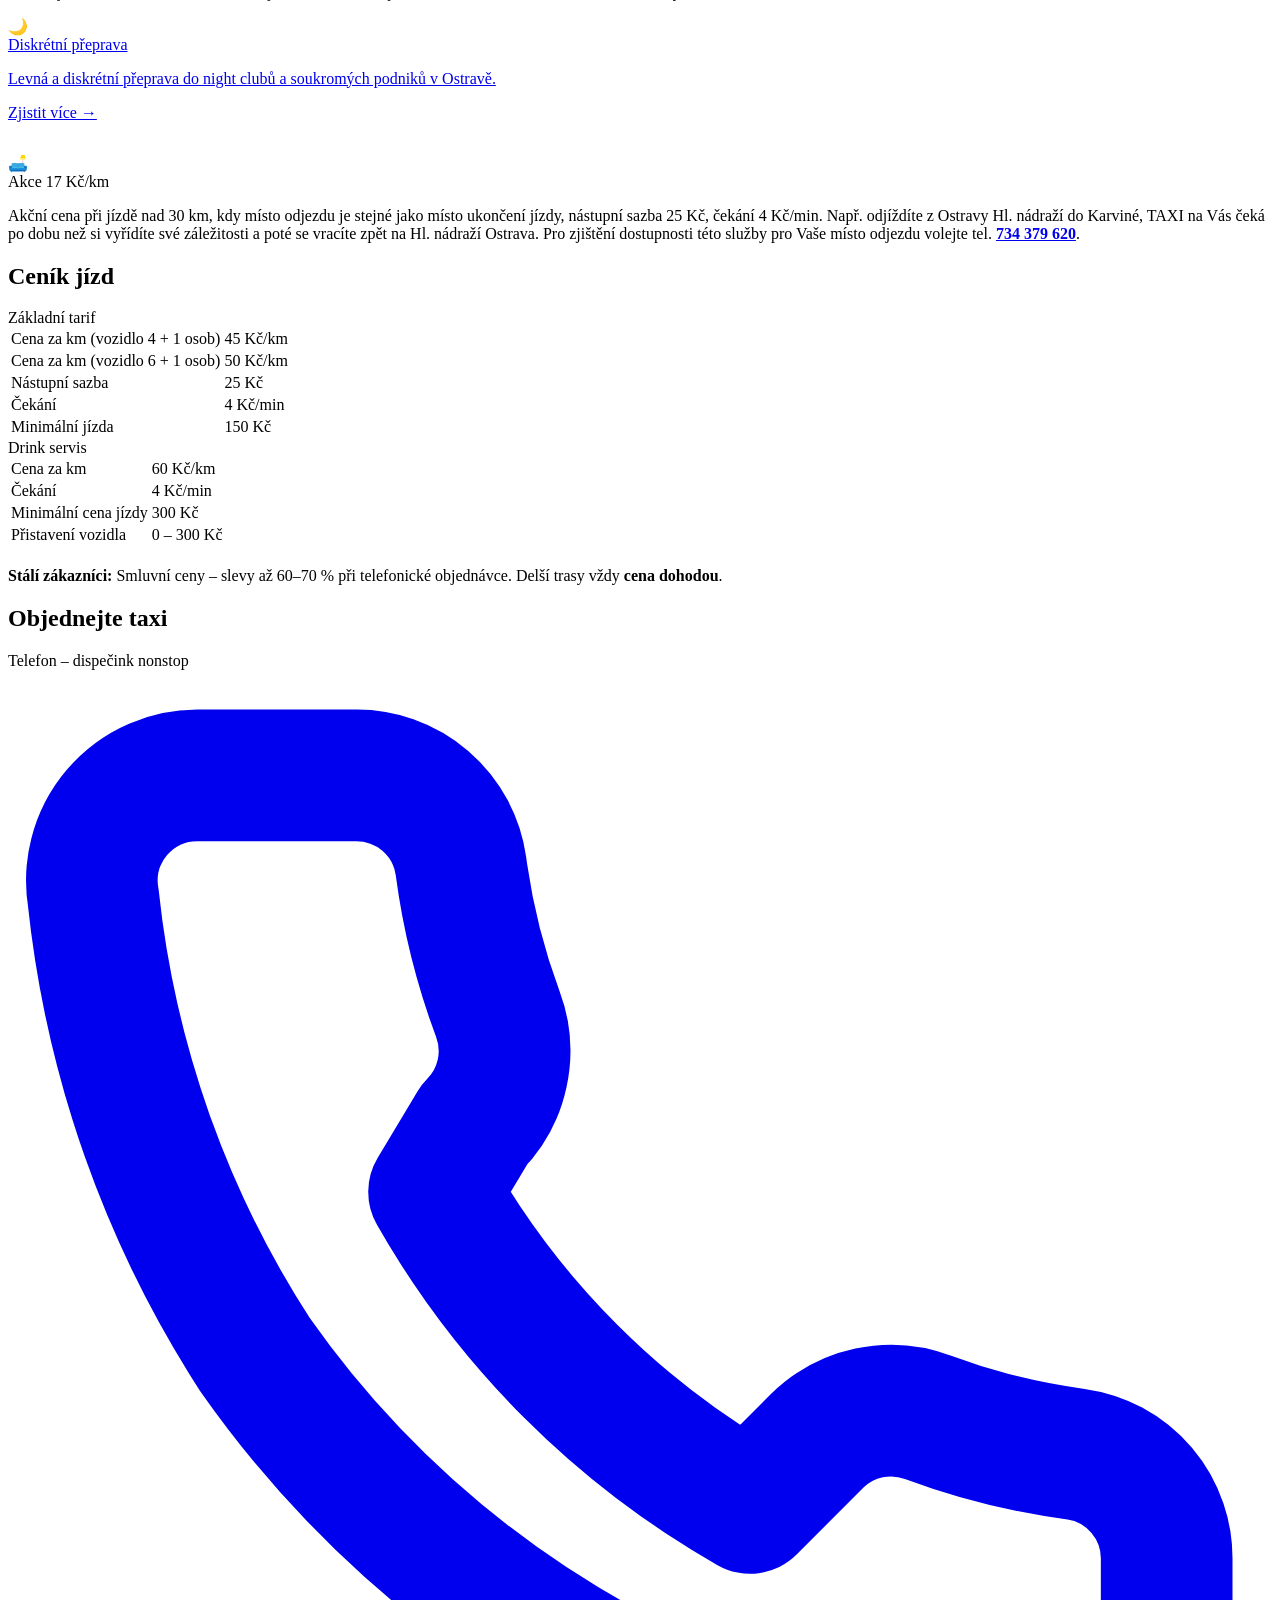
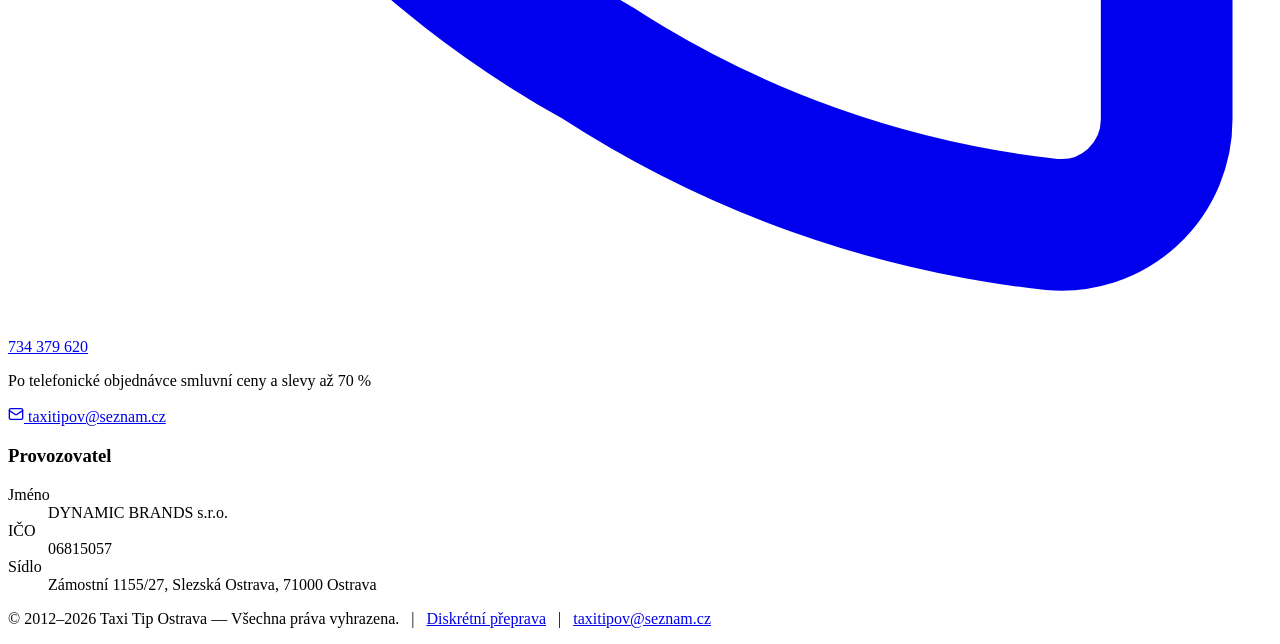
==== commit 9ccc0a50: "updated" ====
--- a/docs/index.html
+++ b/docs/index.html
@@ -5,7 +5,7 @@
   <meta name="viewport" content="width=device-width, initial-scale=1.0">
   <meta name="description" content="Taxi Ostrava – osobní přeprava, letiště Mošnov, kurýr, přeprava vozíčkářů. Volejte nonstop 734 379 620. Smluvní ceny, slevy pro stálé zákazníky.">
   <title>Taxi Tip Ostrava — Cenová taxislužba, tel. 734 379 620</title>
-  <link rel="stylesheet" href="style.css">
+  <link rel="stylesheet" href="/style.css">
   <link rel="icon" type="image/x-icon" href="favicon.ico">
 </head>
 <body>
@@ -25,7 +25,6 @@
         <li><a href="index.html#sluzby">Služby</a></li>
         <li><a href="index.html#cenik">Ceník</a></li>
         <li><a href="index.html#akce">Akce</a></li>
-        <li><a href="index.html#vozidlo">Vozidlo</a></li>
         <li><a href="index.html#kontakt">Kontakt</a></li>
       </ul>
     </nav>
@@ -104,6 +103,8 @@
         <div class="service-card__icon">🌙</div>
       <a href="night-cluby-v-ostrave/" >
         <div class="service-card__title">Diskrétní přeprava</div>
+      </a>
+      <a href="night-cluby-v-ostrave/" >
           <p class="service-card__desc">
             Levná a diskrétní přeprava do night clubů a soukromých podniků v Ostravě.
           </p>
@@ -113,7 +114,7 @@
       </div>
 
 
-      <div class="service-card service-card--discrete service-card--wide" style="margin-top: 2em;">
+      <div id="akce" class="service-card service-card--discrete service-card--wide" style="margin-top: 2em;">
         <div class="service-card__icon">🛋️</div>
         <div class="service-card--wide__body">
             <div class="service-card__title">Akce 17 Kč/km</div>
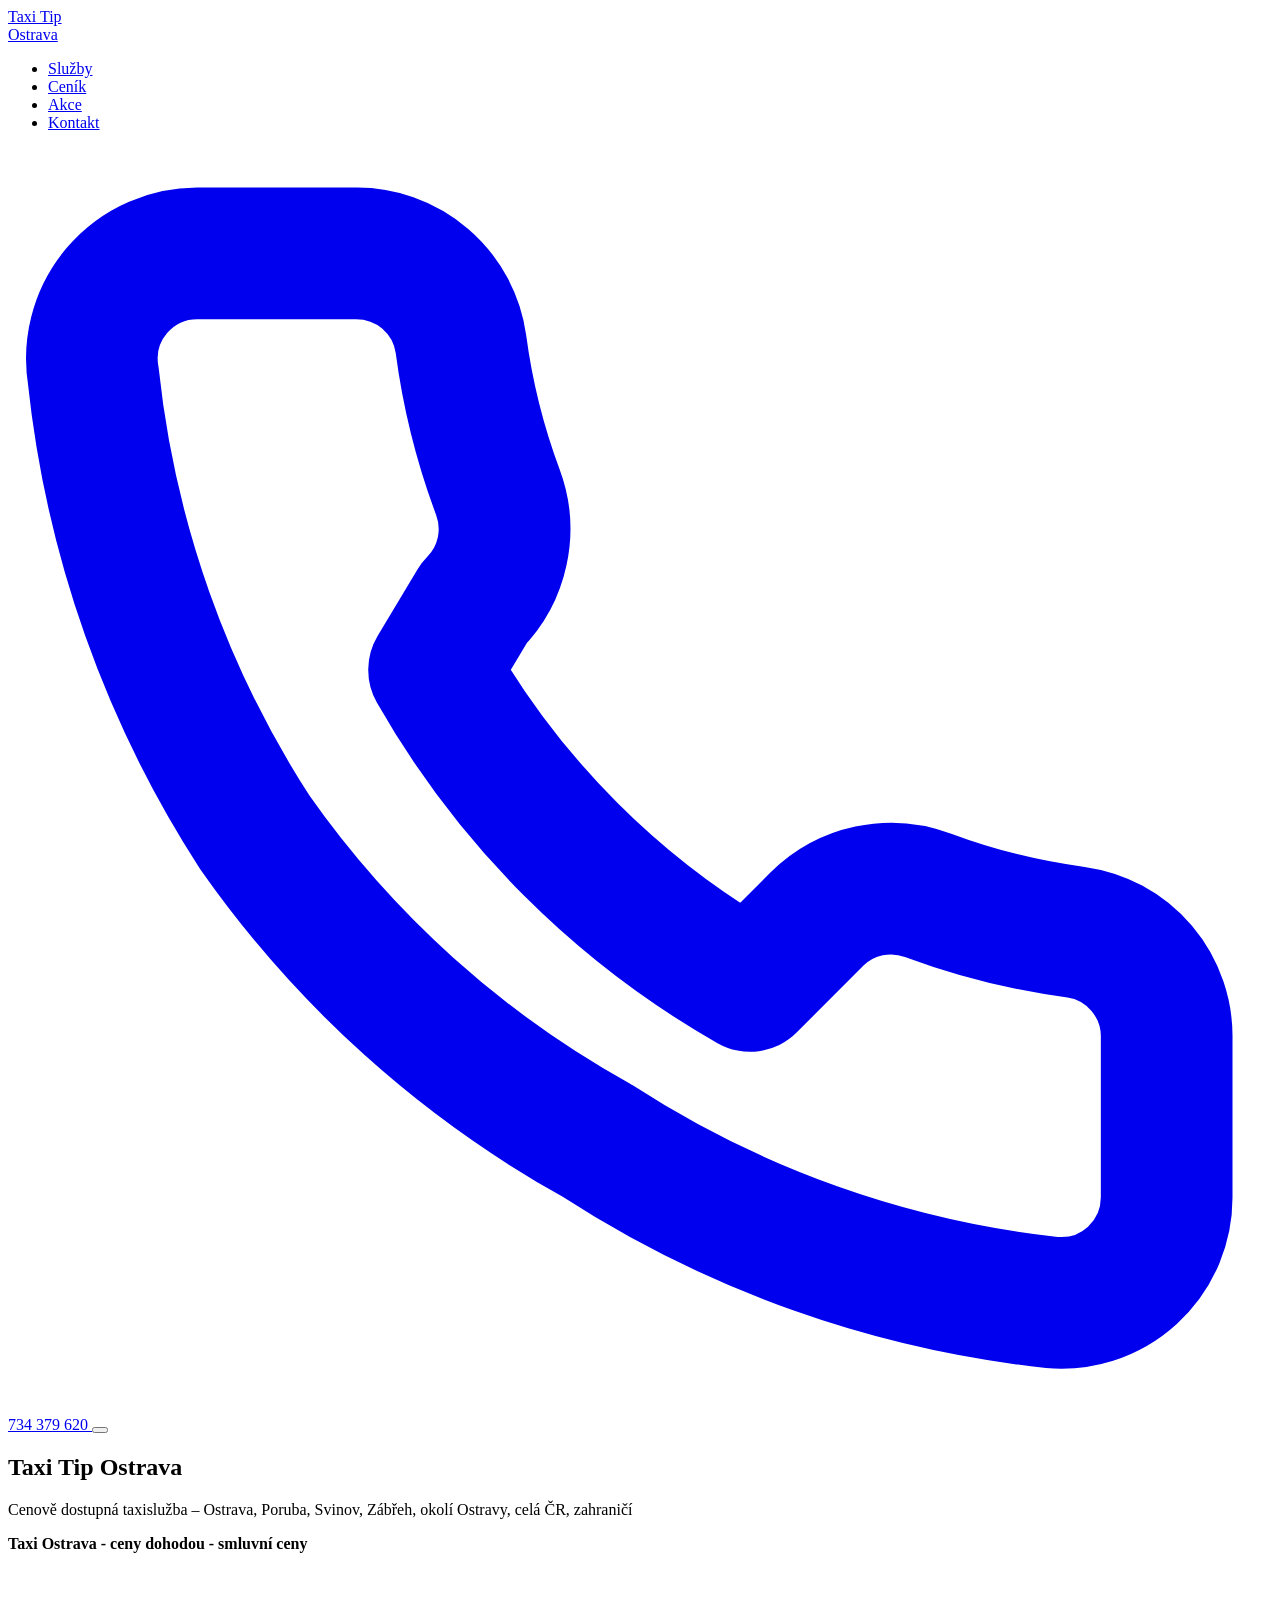
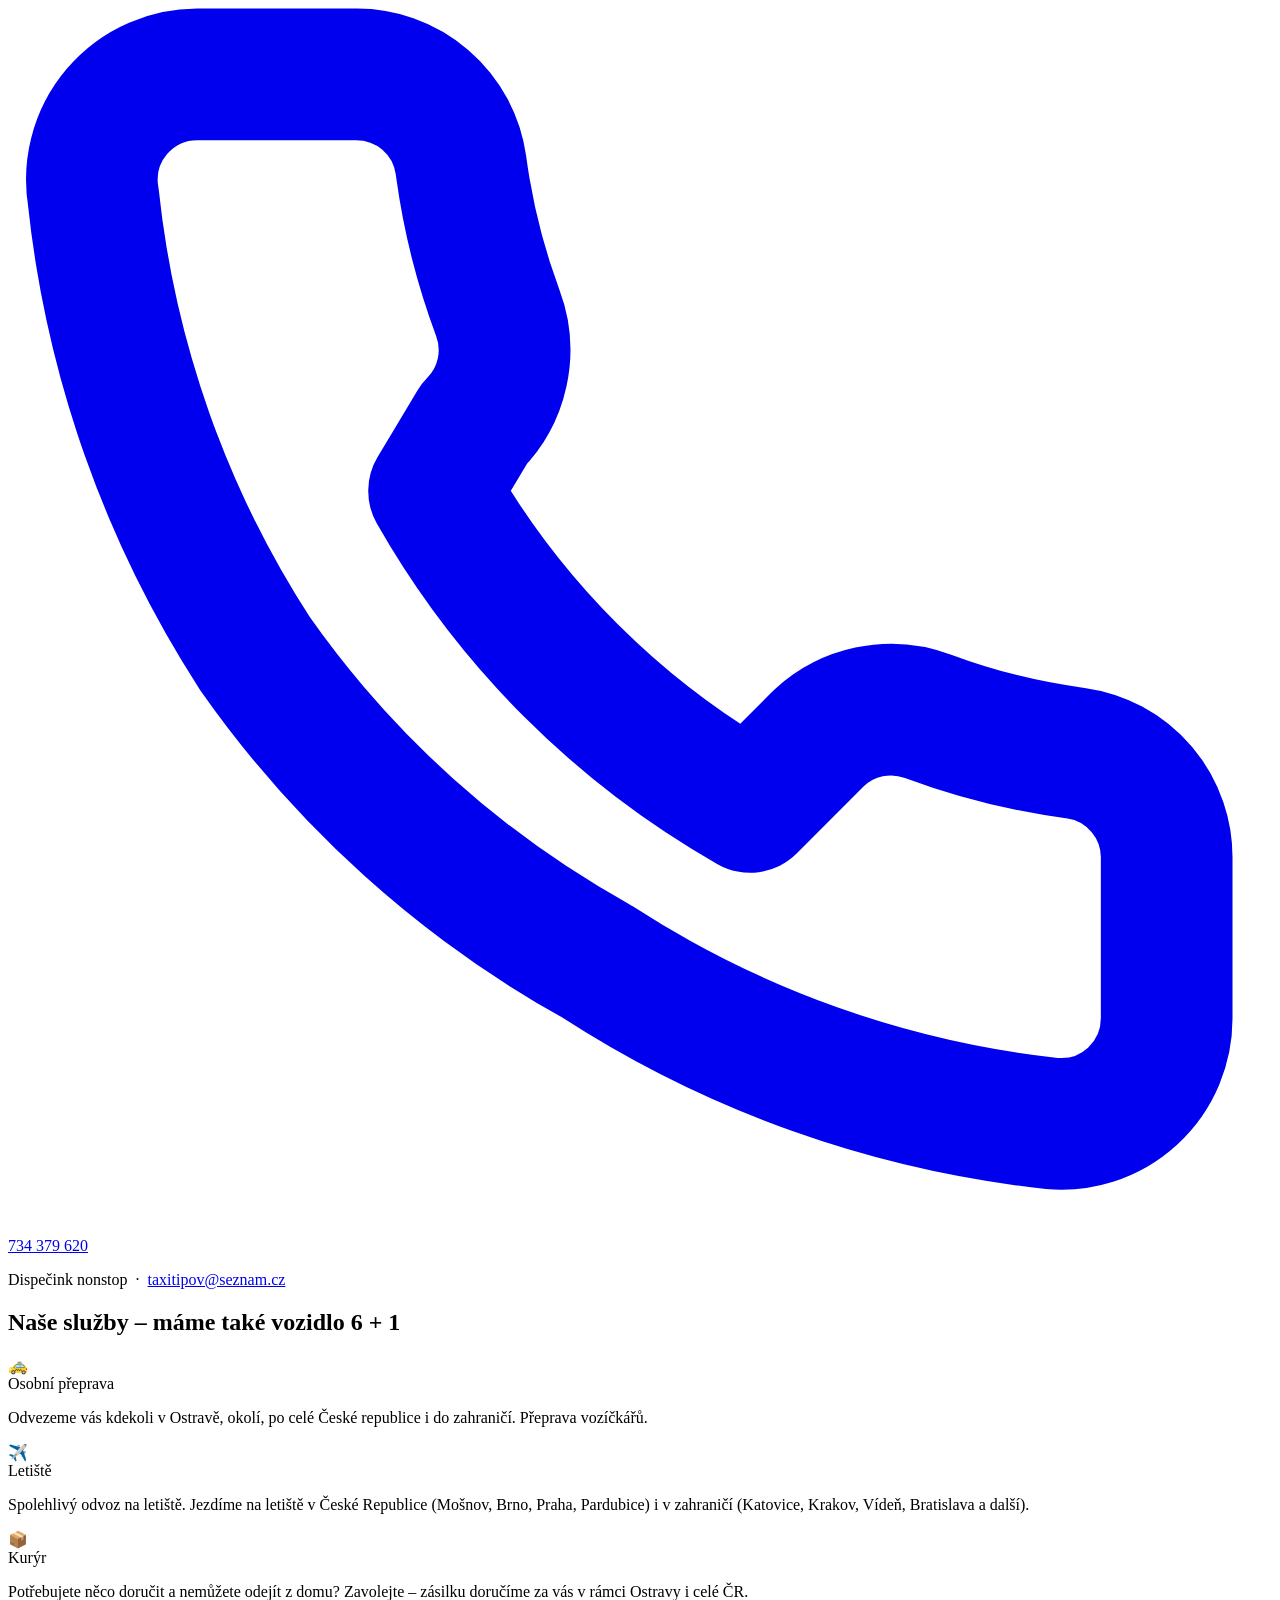
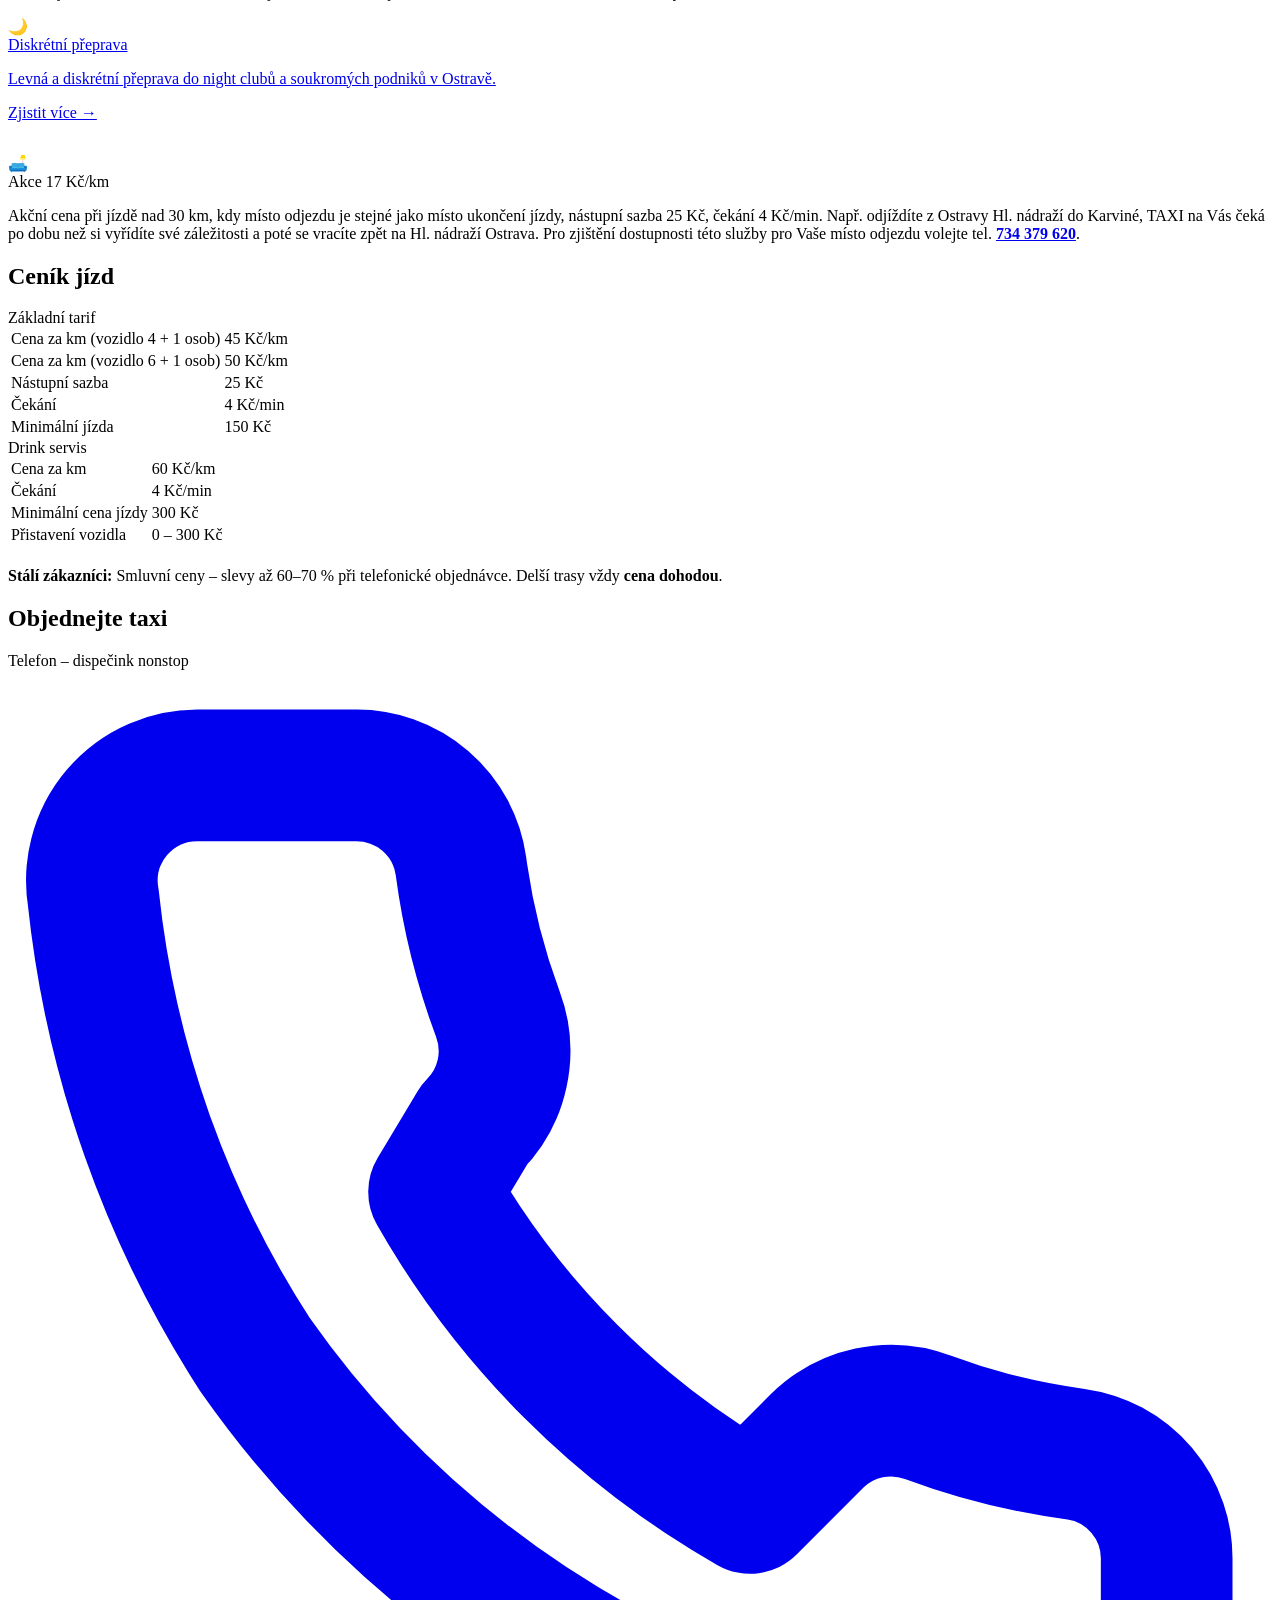
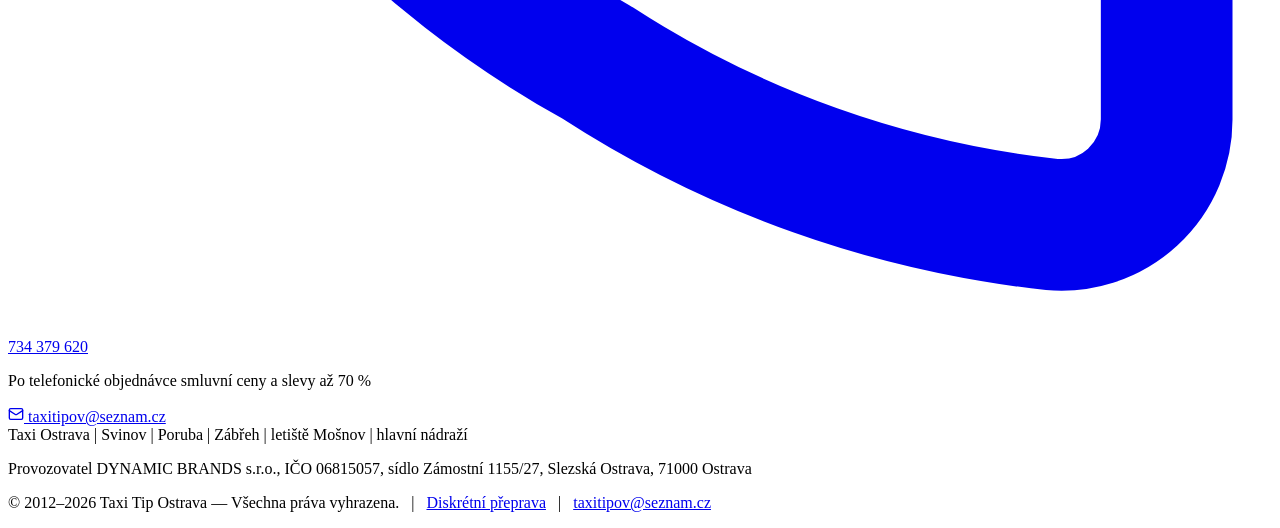
==== commit 1be22017: "updated" ====
--- a/docs/index.html
+++ b/docs/index.html
@@ -5,7 +5,7 @@
   <meta name="viewport" content="width=device-width, initial-scale=1.0">
   <meta name="description" content="Taxi Ostrava – osobní přeprava, letiště Mošnov, kurýr, přeprava vozíčkářů. Volejte nonstop 734 379 620. Smluvní ceny, slevy pro stálé zákazníky.">
   <title>Taxi Tip Ostrava — Cenová taxislužba, tel. 734 379 620</title>
-  <link rel="stylesheet" href="/style.css">
+  <link rel="stylesheet" href="/taxitip/style.css">
   <link rel="icon" type="image/x-icon" href="favicon.ico">
 </head>
 <body>
@@ -52,7 +52,7 @@
 <section class="hero" id="top">
   <div class="container">
     <h1 class="hero__title">Taxi Tip <span>Ostrava</span></h1>
-    <p class="hero__sub">Cenově dostupná taxislužba – Ostrava a okolí, celá ČR, zahraničí</p>
+    <p class="hero__sub">Cenově dostupná taxislužba – Ostrava, Poruba, Svinov, Zábřeh, okolí Ostravy, celá ČR, zahraničí</p>
     <p class="hero__sub"><strong>Taxi Ostrava - ceny dohodou - smluvní ceny</strong></p>
     <a href="tel:+420734379620" class="hero__cta">
       <svg viewBox="0 0 24 24" fill="none" stroke="currentColor" stroke-width="2.5" stroke-linecap="round" stroke-linejoin="round" aria-hidden="true">
@@ -86,7 +86,7 @@
         <div class="service-card__icon">✈️</div>
         <div class="service-card__title">Letiště</div>
         <p class="service-card__desc">
-          Spolehlivý odvoz na letiště. Jezdíme na letiště v České Republice i v zahraničí.
+          Spolehlivý odvoz na letiště. Jezdíme na letiště v České Republice (Mošnov, Brno, Praha, Pardubice) i v zahraničí (Katovice, Krakov, Vídeň, Bratislava a další).
         </p>
       </div>
 
@@ -254,22 +254,8 @@
 
     </div>
 
-    <div class="operator-info">
-      <h3 class="operator-info__title">Provozovatel</h3>
-      <dl class="operator-info__dl">
-        <div>
-          <dt>Jméno</dt>
-          <dd>DYNAMIC BRANDS s.r.o.</dd>
-        </div>
-        <div>
-          <dt>IČO</dt>
-          <dd>06815057</dd>
-        </div>
-        <div>
-          <dt>Sídlo</dt>
-          <dd>Zámostní 1155/27, Slezská Ostrava, 71000 Ostrava</dd>
-        </div>
-      </dl>
+    <div class="info">
+        Taxi Ostrava | Svinov | Poruba | Zábřeh | letiště Mošnov | hlavní nádraží 
     </div>
 
   </div>
@@ -278,6 +264,9 @@
 
 <footer class="site-footer">
   <div class="container">
+    <p>Provozovatel DYNAMIC BRANDS s.r.o., IČO 06815057, sídlo Zámostní 1155/27, Slezská Ostrava, 71000 Ostrava
+    </p>
+
     <p>
       &copy; 2012&ndash;2026 Taxi Tip Ostrava &mdash; Všechna práva vyhrazena.
       &ensp;|&ensp;
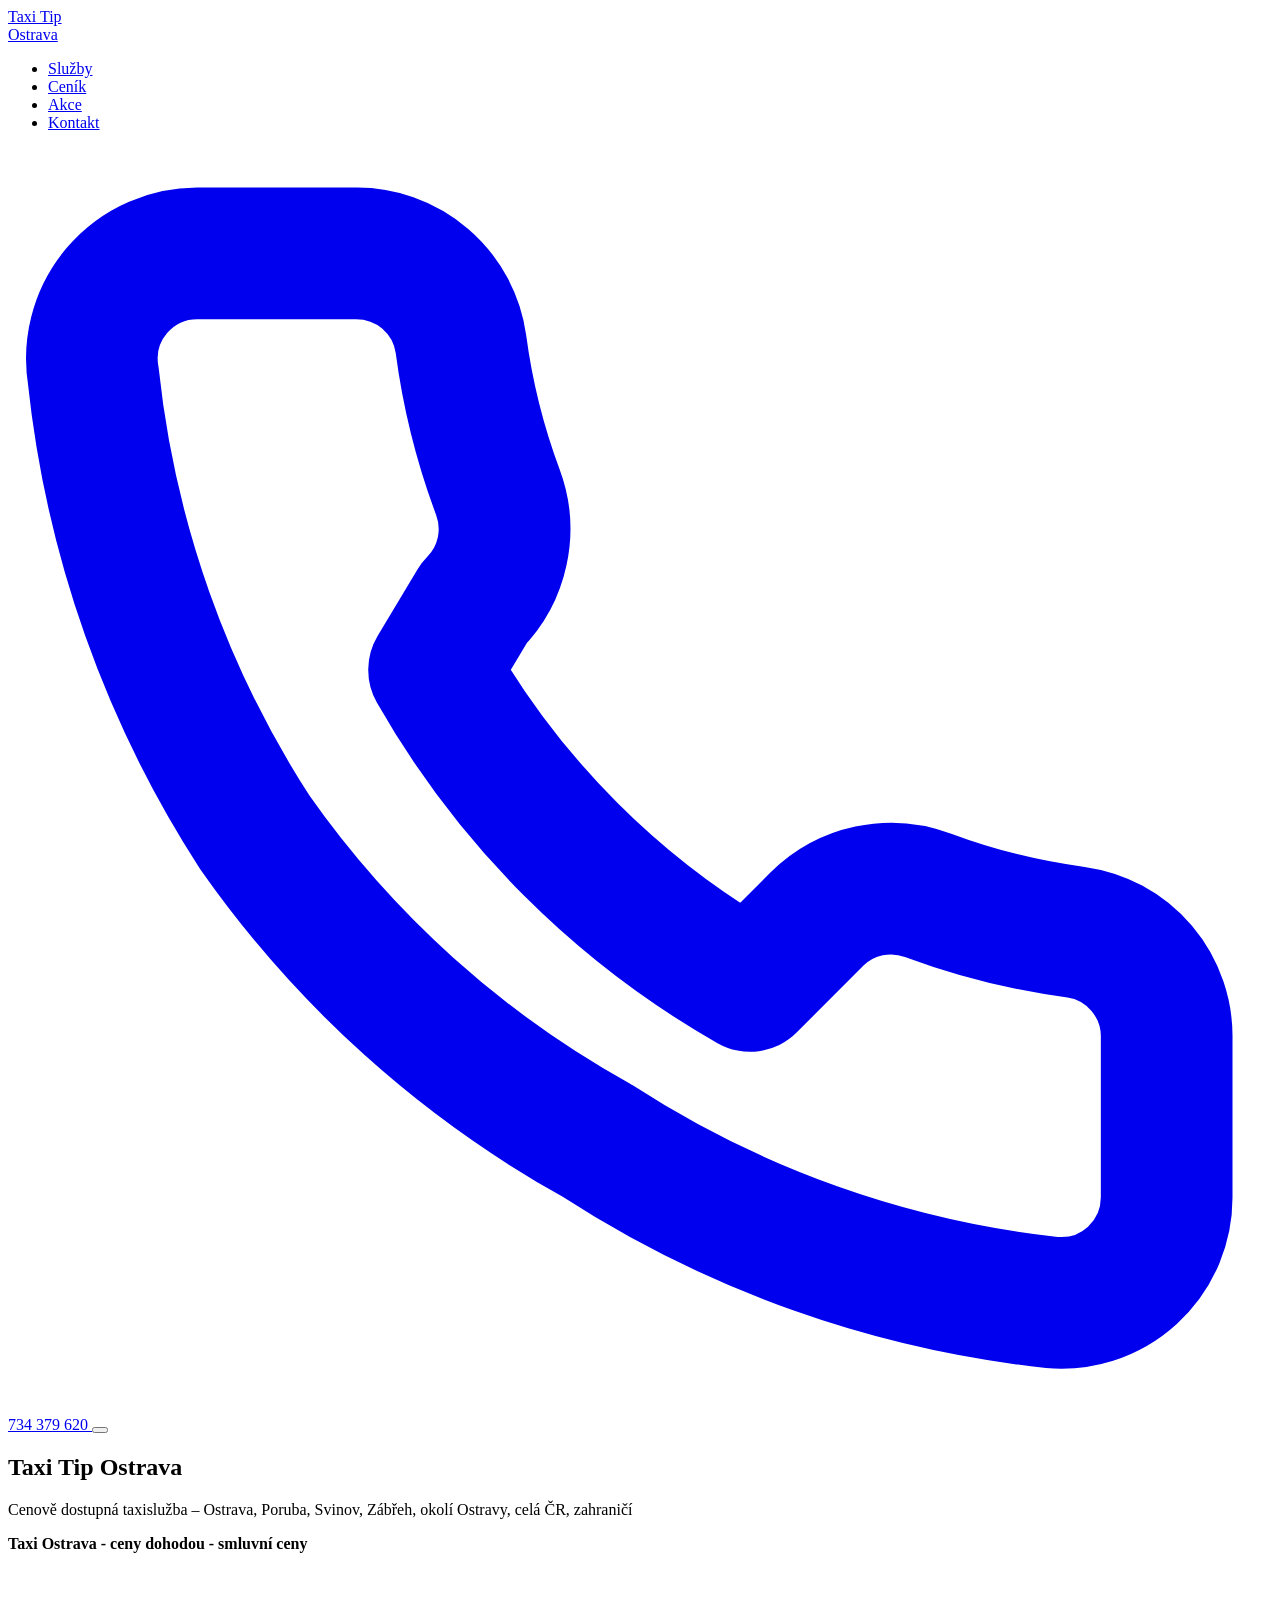
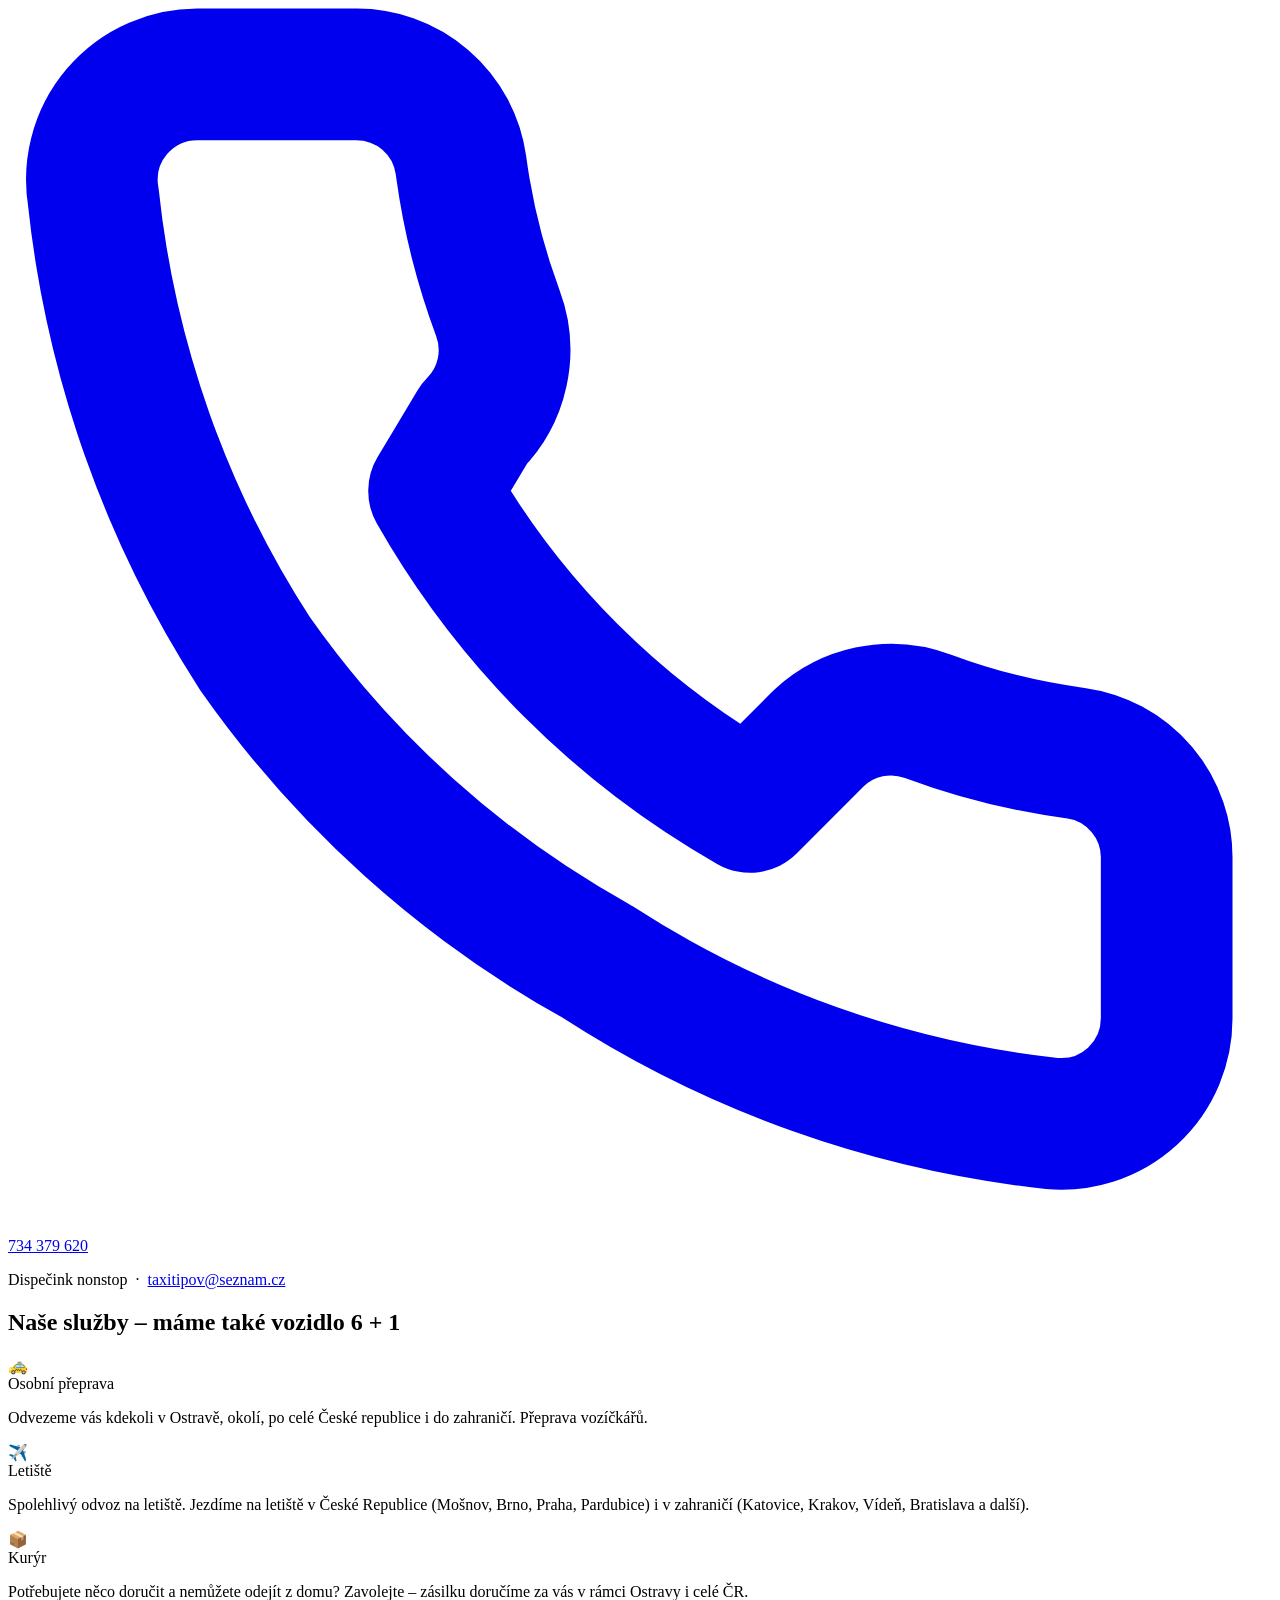
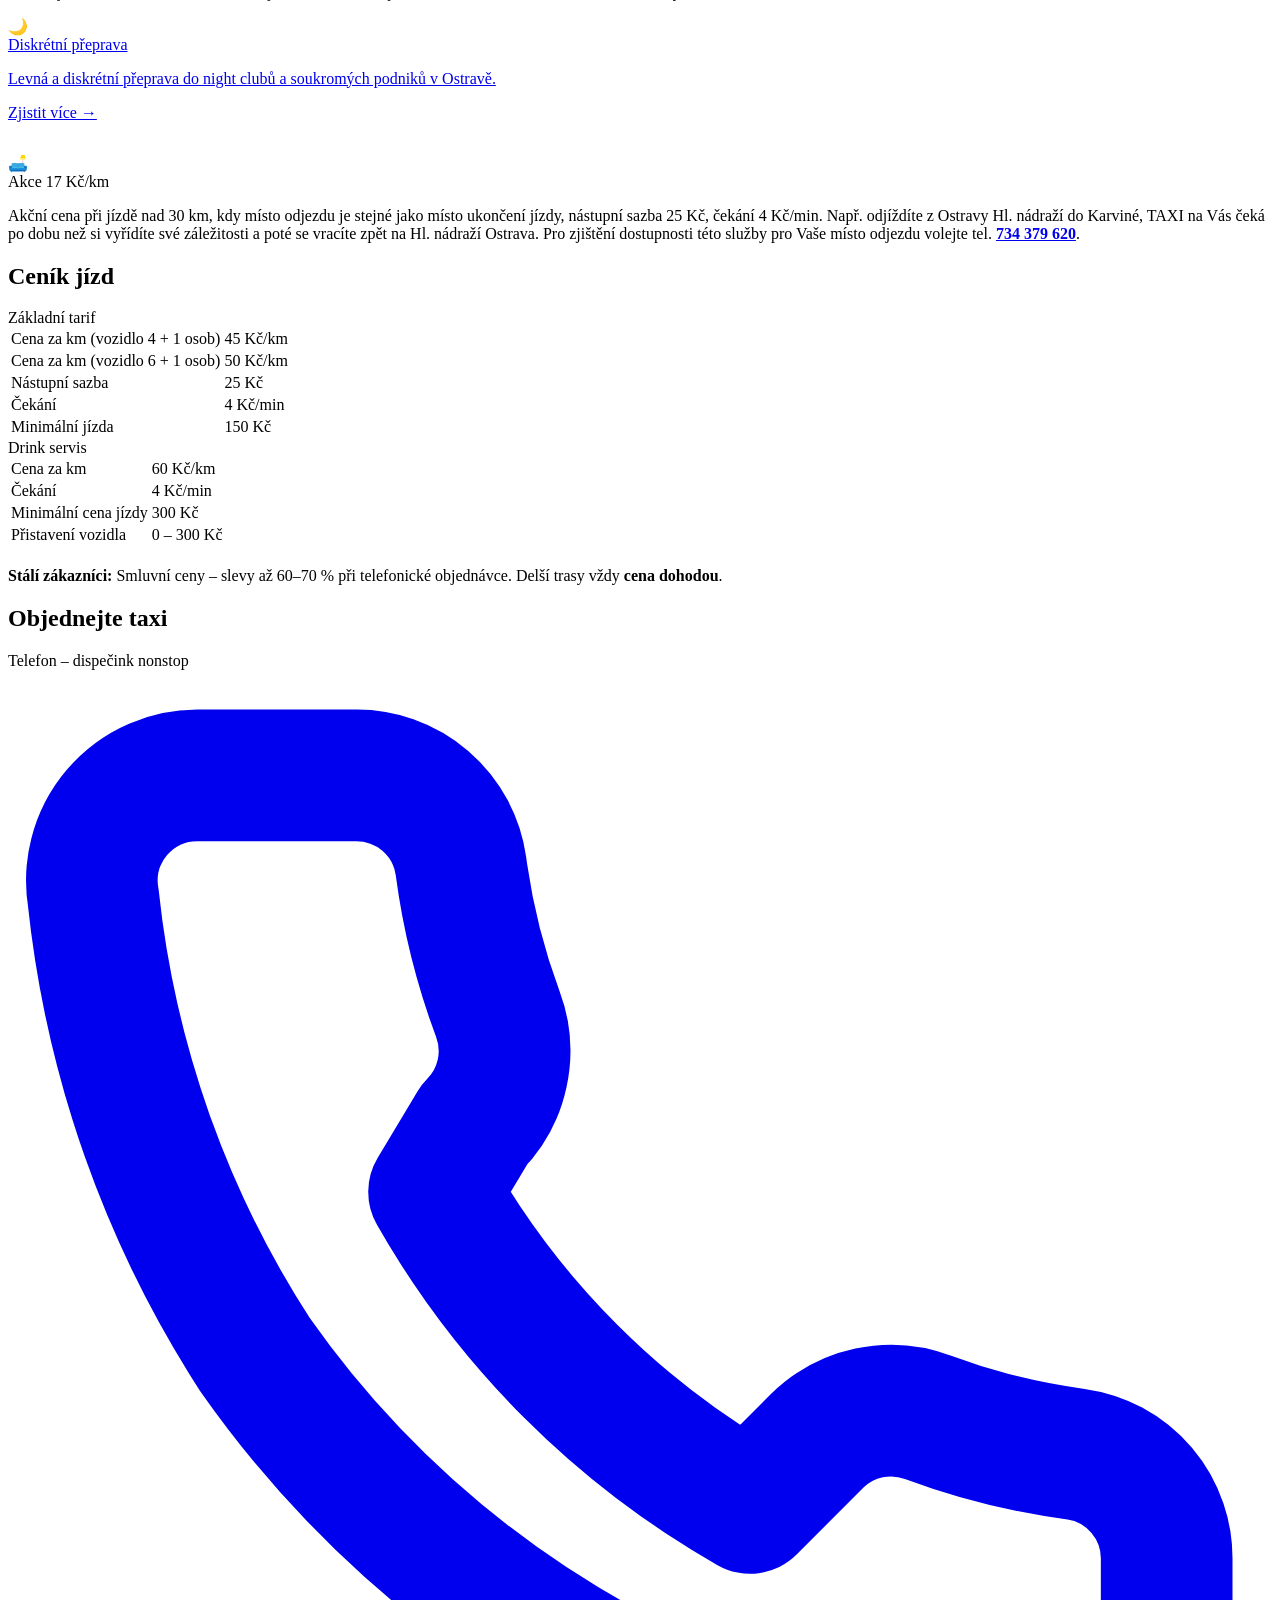
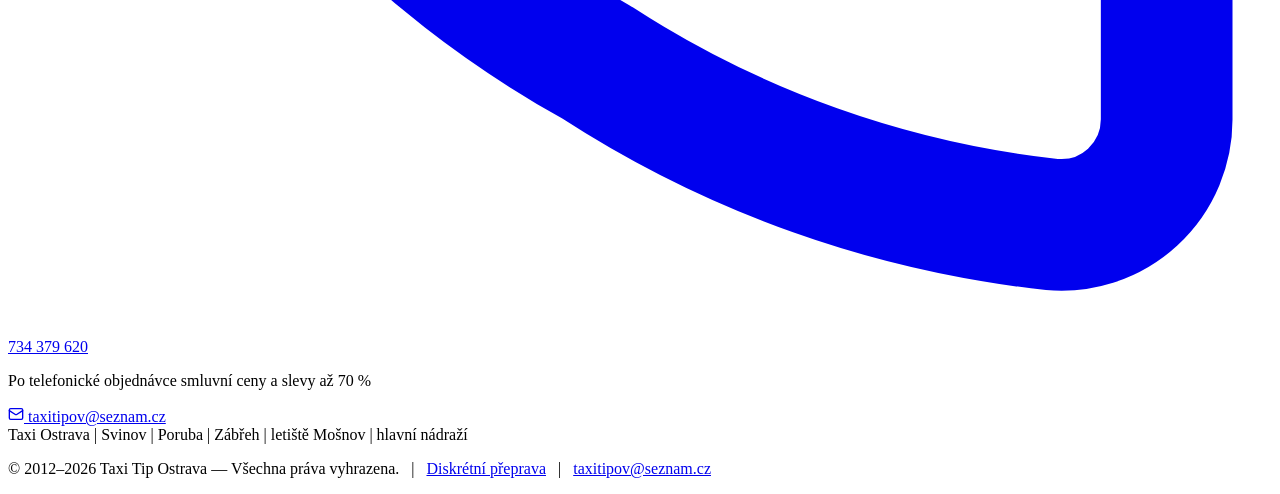
==== commit 18798123: "updated" ====
--- a/docs/index.html
+++ b/docs/index.html
@@ -4,8 +4,8 @@
   <meta charset="UTF-8">
   <meta name="viewport" content="width=device-width, initial-scale=1.0">
   <meta name="description" content="Taxi Ostrava – osobní přeprava, letiště Mošnov, kurýr, přeprava vozíčkářů. Volejte nonstop 734 379 620. Smluvní ceny, slevy pro stálé zákazníky.">
-  <title>Taxi Tip Ostrava — Cenová taxislužba, tel. 734 379 620</title>
-  <link rel="stylesheet" href="/taxitip/style.css">
+  <title>Taxi Tip Ostrava – Od 17 Kč/km – tel. 734 379 620</title>
+  <link rel="stylesheet" href="/style.css">
   <link rel="icon" type="image/x-icon" href="favicon.ico">
 </head>
 <body>
@@ -44,7 +44,7 @@
 
   </div>
 </header>
-<!-- PAGE_TITLE: Taxi Tip Ostrava — Cenová taxislužba, tel. 734 379 620 -->
+<!-- PAGE_TITLE: Taxi Tip Ostrava – Od 17 Kč/km – tel. 734 379 620 -->
 <!-- META_DESCRIPTION: Taxi Ostrava – osobní přeprava, letiště Mošnov, kurýr, přeprava vozíčkářů. Volejte nonstop 734 379 620. Smluvní ceny, slevy pro stálé zákazníky. -->
 
 <!-- ===== HERO ===== -->
@@ -264,9 +264,6 @@
 
 <footer class="site-footer">
   <div class="container">
-    <p>Provozovatel DYNAMIC BRANDS s.r.o., IČO 06815057, sídlo Zámostní 1155/27, Slezská Ostrava, 71000 Ostrava
-    </p>
-
     <p>
       &copy; 2012&ndash;2026 Taxi Tip Ostrava &mdash; Všechna práva vyhrazena.
       &ensp;|&ensp;
